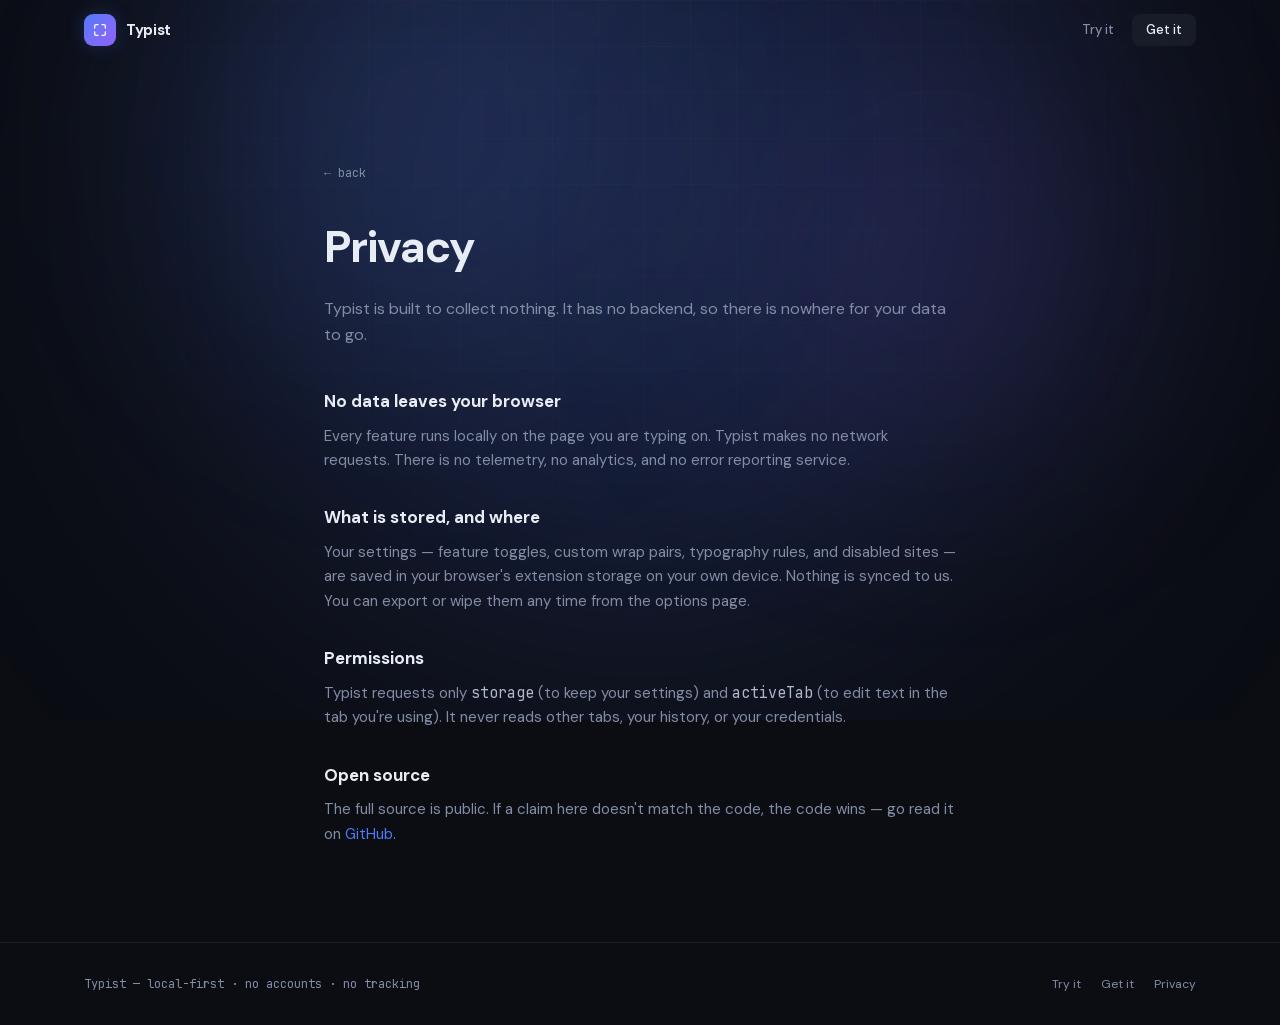
==== privacy/index.html @ 348fd944 "Deploy Typist landing page" ====
<!DOCTYPE html><html lang="en" class="scroll-smooth motion-reduce:scroll-auto"> <head><meta charset="utf-8"><meta name="viewport" content="width=device-width, initial-scale=1"><title>Privacy — Typist</title><meta name="description" content="Typist collects nothing. No analytics, no network calls, no accounts."><meta name="theme-color" content="#0b0d13"><meta name="color-scheme" content="dark"><link rel="canonical" href="https://typist.dananz.com/privacy/"><link rel="icon" type="image/svg+xml" href="/favicon.svg"><link rel="preload" as="font" type="font/woff2" href="/fonts/dm-sans.woff2" crossorigin><link rel="preload" as="font" type="font/woff2" href="/fonts/jetbrains-mono.woff2" crossorigin><meta property="og:type" content="website"><meta property="og:site_name" content="Typist"><meta property="og:url" content="https://typist.dananz.com/privacy/"><meta property="og:title" content="Privacy — Typist"><meta property="og:description" content="Typist collects nothing. No analytics, no network calls, no accounts."><meta property="og:image" content="https://typist.dananz.com/og.png"><meta property="og:image:type" content="image/png"><meta property="og:image:width" content="1200"><meta property="og:image:height" content="630"><meta property="og:image:alt" content="Typist — VS Code editing for every text box"><meta name="twitter:card" content="summary_large_image"><meta name="twitter:title" content="Privacy — Typist"><meta name="twitter:description" content="Typist collects nothing. No analytics, no network calls, no accounts."><meta name="twitter:image" content="https://typist.dananz.com/og.png"><script type="application/ld+json">{"@context":"https://schema.org","@type":"SoftwareApplication","name":"Typist","applicationCategory":"BrowserApplication","operatingSystem":"Chrome, Firefox","description":"Typist collects nothing. No analytics, no network calls, no accounts.","offers":{"@type":"Offer","price":"0","priceCurrency":"USD"}}</script><link rel="stylesheet" href="/_astro/Base.D3mKoc-8.css"></head> <body class="relative overflow-x-hidden"> <!-- Ambient glow blooms --> <div class="pointer-events-none fixed inset-x-0 top-0 z-0 h-[720px] overflow-hidden"> <div class="absolute left-1/2 -top-64 h-[880px] w-[880px] -translate-x-1/2 rounded-full bg-accent/20 blur-[140px]"></div> <div class="absolute left-[16%] -top-24 h-[440px] w-[440px] rounded-full bg-accent-soft/12 blur-[120px]"></div> <div class="absolute right-[12%] top-16 h-[380px] w-[380px] rounded-full bg-[#9061f9]/10 blur-[120px]"></div> </div> <!-- Faint grid, radially masked --> <div class="pointer-events-none fixed inset-0 z-0 [background-image:linear-gradient(rgba(79,122,250,0.05)_1px,transparent_1px),linear-gradient(90deg,rgba(79,122,250,0.05)_1px,transparent_1px)] [background-size:46px_46px] [mask-image:radial-gradient(circle_at_50%_0%,#000_0%,transparent_72%)]"></div> <!-- Nav --> <nav data-nav class="fixed inset-x-0 top-0 z-50 transition-[background-color,backdrop-filter,border-color] duration-500 ease-[cubic-bezier(0.22,0.61,0.36,1)] border-b border-transparent"> <div class="mx-auto flex max-w-6xl items-center justify-between px-5 py-3.5"> <a href="#top" class="group flex items-center gap-2.5" aria-label="Typist home"> <span class="grid h-8 w-8 place-items-center rounded-[9px] bg-gradient-to-br from-accent to-[#9061f9] shadow-[0_0_18px_var(--color-accent-glow)]"> <svg viewBox="0 0 24 24" class="h-4 w-4" fill="none" stroke="#fff" stroke-width="2" stroke-linecap="round" stroke-linejoin="round"> <path d="M9 4H6a2 2 0 0 0-2 2v3M9 20H6a2 2 0 0 1-2-2v-3M15 4h3a2 2 0 0 1 2 2v3M15 20h3a2 2 0 0 0 2-2v-3"></path> </svg> </span> <span class="text-[15px] font-bold tracking-tight text-text-bright">Typist</span> </a> <div class="flex items-center gap-1.5 text-[13px] font-medium text-text-dim"> <a href="#try" class="rounded-lg px-3 py-1.5 transition-colors hover:text-text-bright">Try it</a> <a href="#get" class="rounded-lg bg-surface-2 px-3.5 py-1.5 text-text-bright transition-colors hover:bg-surface-3">Get it</a> </div> </div> </nav> <main class="relative z-10">  <section class="relative mx-auto max-w-2xl px-5 pb-24 pt-32 sm:pt-40"> <a href="/" class="mb-8 inline-flex items-center gap-1.5 font-mono text-[12px] text-text-dim transition-colors hover:text-text-bright">← back</a> <h1 class="text-[clamp(30px,5vw,44px)] font-bold tracking-tight text-text-bright">Privacy</h1> <p class="mt-4 text-[16px] leading-relaxed text-text-dim">
Typist is built to collect nothing. It has no backend, so there is nowhere
      for your data to go.
</p> <div class="mt-10 space-y-8 text-[15px] leading-relaxed text-text"> <div> <h2 class="mb-2 text-[17px] font-bold text-text-bright">No data leaves your browser</h2> <p class="text-text-dim">
Every feature runs locally on the page you are typing on. Typist makes
          no network requests. There is no telemetry, no analytics, and no error
          reporting service.
</p> </div> <div> <h2 class="mb-2 text-[17px] font-bold text-text-bright">What is stored, and where</h2> <p class="text-text-dim">
Your settings — feature toggles, custom wrap pairs, typography rules,
          and disabled sites — are saved in your browser's extension storage on
          your own device. Nothing is synced to us. You can export or wipe them
          any time from the options page.
</p> </div> <div> <h2 class="mb-2 text-[17px] font-bold text-text-bright">Permissions</h2> <p class="text-text-dim">
Typist requests only <span class="font-mono text-text">storage</span>
(to keep your settings) and <span class="font-mono text-text">activeTab</span>
(to edit text in the tab you're using). It never reads other tabs,
          your history, or your credentials.
</p> </div> <div> <h2 class="mb-2 text-[17px] font-bold text-text-bright">Open source</h2> <p class="text-text-dim">
The full source is public. If a claim here doesn't match the code, the
          code wins — go read it on
<a href="https://github.com/DananzMolt/typist" class="text-accent underline-offset-2 hover:underline" target="_blank" rel="noopener">GitHub</a>.
</p> </div> </div> </section>  </main> <footer class="relative z-10 border-t border-line"> <div class="mx-auto flex max-w-6xl flex-col items-center justify-between gap-3 px-5 py-8 text-[12px] text-text-dim sm:flex-row"> <span class="font-mono">Typist — local-first · no accounts · no tracking</span> <div class="flex items-center gap-5"> <a href="#try" class="transition-colors hover:text-text-bright">Try it</a> <a href="#get" class="transition-colors hover:text-text-bright">Get it</a> <a href="/privacy" class="transition-colors hover:text-text-bright">Privacy</a> </div> </div> </footer> <!-- Nav blur on scroll --> <script>
      ;(function () {
        var nav = document.querySelector("[data-nav]")
        if (!nav) return
        var update = function () {
          var s = window.scrollY > 6
          nav.classList.toggle("bg-bg/70", s)
          nav.classList.toggle("backdrop-blur-xl", s)
          nav.classList.toggle("border-line", s)
          nav.classList.toggle("border-transparent", !s)
        }
        update()
        window.addEventListener("scroll", update, { passive: true })
      })()
    </script> <!-- Reveal on scroll --> <script>
      ;(function () {
        var els = Array.prototype.slice.call(document.querySelectorAll("[data-reveal]"))
        if (!els.length) return
        if (!("IntersectionObserver" in window) || matchMedia("(prefers-reduced-motion: reduce)").matches) {
          els.forEach(function (el) { el.classList.add("is-visible") })
          return
        }
        var io = new IntersectionObserver(
          function (entries) {
            entries.forEach(function (e) {
              if (!e.isIntersecting) return
              e.target.classList.add("is-visible")
              io.unobserve(e.target)
            })
          },
          { threshold: 0.14, rootMargin: "0px 0px -8% 0px" },
        )
        requestAnimationFrame(function () {
          requestAnimationFrame(function () {
            els.forEach(function (el) { io.observe(el) })
          })
        })
      })()
    </script> </body> </html>
---- _astro/Base.D3mKoc-8.css ----
@layer properties{@supports (((-webkit-hyphens:none)) and (not (margin-trim:inline))) or ((-moz-orient:inline) and (not (color:rgb(from red r g b)))){*,:before,:after,::backdrop{--tw-translate-x:0;--tw-translate-y:0;--tw-translate-z:0;--tw-rotate-x:initial;--tw-rotate-y:initial;--tw-rotate-z:initial;--tw-skew-x:initial;--tw-skew-y:initial;--tw-space-y-reverse:0;--tw-border-style:solid;--tw-gradient-position:initial;--tw-gradient-from:#0000;--tw-gradient-via:#0000;--tw-gradient-to:#0000;--tw-gradient-stops:initial;--tw-gradient-via-stops:initial;--tw-gradient-from-position:0%;--tw-gradient-via-position:50%;--tw-gradient-to-position:100%;--tw-leading:initial;--tw-font-weight:initial;--tw-tracking:initial;--tw-ordinal:initial;--tw-slashed-zero:initial;--tw-numeric-figure:initial;--tw-numeric-spacing:initial;--tw-numeric-fraction:initial;--tw-shadow:0 0 #0000;--tw-shadow-color:initial;--tw-shadow-alpha:100%;--tw-inset-shadow:0 0 #0000;--tw-inset-shadow-color:initial;--tw-inset-shadow-alpha:100%;--tw-ring-color:initial;--tw-ring-shadow:0 0 #0000;--tw-inset-ring-color:initial;--tw-inset-ring-shadow:0 0 #0000;--tw-ring-inset:initial;--tw-ring-offset-width:0px;--tw-ring-offset-color:#fff;--tw-ring-offset-shadow:0 0 #0000;--tw-blur:initial;--tw-brightness:initial;--tw-contrast:initial;--tw-grayscale:initial;--tw-hue-rotate:initial;--tw-invert:initial;--tw-opacity:initial;--tw-saturate:initial;--tw-sepia:initial;--tw-drop-shadow:initial;--tw-drop-shadow-color:initial;--tw-drop-shadow-alpha:100%;--tw-drop-shadow-size:initial;--tw-backdrop-blur:initial;--tw-backdrop-brightness:initial;--tw-backdrop-contrast:initial;--tw-backdrop-grayscale:initial;--tw-backdrop-hue-rotate:initial;--tw-backdrop-invert:initial;--tw-backdrop-opacity:initial;--tw-backdrop-saturate:initial;--tw-backdrop-sepia:initial;--tw-duration:initial;--tw-ease:initial}}}@layer theme{:root,:host{--font-sans:"DM Sans", -apple-system, system-ui, sans-serif;--font-mono:"JetBrains Mono", ui-monospace, "SF Mono", Menlo, monospace;--color-black:#000;--color-white:#fff;--spacing:.25rem;--container-sm:24rem;--container-md:28rem;--container-lg:32rem;--container-xl:36rem;--container-2xl:42rem;--container-3xl:48rem;--container-4xl:56rem;--container-5xl:64rem;--container-6xl:72rem;--font-weight-medium:500;--font-weight-semibold:600;--font-weight-bold:700;--tracking-tight:-.025em;--leading-relaxed:1.625;--radius-md:.375rem;--radius-lg:.5rem;--radius-xl:.75rem;--radius-2xl:1rem;--radius-3xl:1.5rem;--ease-in-out:cubic-bezier(.4, 0, .2, 1);--blur-xl:24px;--default-transition-duration:.15s;--default-transition-timing-function:cubic-bezier(.4, 0, .2, 1);--default-font-family:var(--font-sans);--default-mono-font-family:var(--font-mono);--color-bg:#0b0d13;--color-bg-2:#0e111a;--color-surface:#12151e;--color-surface-2:#181c28;--color-surface-3:#1e2333;--color-line:#ffffff14;--color-line-strong:#ffffff26;--color-accent:#4f7afa;--color-accent-soft:#6189fb;--color-accent-glow:#4f7afa38;--color-green:#34d399;--color-green-soft:#34d39929;--color-text:#b0b8cc;--color-text-bright:#e8ecf4;--color-text-dim:#828da5}}@layer base{*,:after,:before,::backdrop{box-sizing:border-box;border:0 solid;margin:0;padding:0}::file-selector-button{box-sizing:border-box;border:0 solid;margin:0;padding:0}html,:host{-webkit-text-size-adjust:100%;tab-size:4;line-height:1.5;font-family:var(--default-font-family,ui-sans-serif, system-ui, sans-serif, "Apple Color Emoji", "Segoe UI Emoji", "Segoe UI Symbol", "Noto Color Emoji");font-feature-settings:var(--default-font-feature-settings,normal);font-variation-settings:var(--default-font-variation-settings,normal);-webkit-tap-highlight-color:transparent}hr{height:0;color:inherit;border-top-width:1px}abbr:where([title]){-webkit-text-decoration:underline dotted;text-decoration:underline dotted}h1,h2,h3,h4,h5,h6{font-size:inherit;font-weight:inherit}a{color:inherit;-webkit-text-decoration:inherit;text-decoration:inherit}b,strong{font-weight:bolder}code,kbd,samp,pre{font-family:var(--default-mono-font-family,ui-monospace, SFMono-Regular, Menlo, Monaco, Consolas, "Liberation Mono", "Courier New", monospace);font-feature-settings:var(--default-mono-font-feature-settings,normal);font-variation-settings:var(--default-mono-font-variation-settings,normal);font-size:1em}small{font-size:80%}sub,sup{vertical-align:baseline;font-size:75%;line-height:0;position:relative}sub{bottom:-.25em}sup{top:-.5em}table{text-indent:0;border-color:inherit;border-collapse:collapse}:-moz-focusring{outline:auto}progress{vertical-align:baseline}summary{display:list-item}ol,ul,menu{list-style:none}img,svg,video,canvas,audio,iframe,embed,object{vertical-align:middle;display:block}img,video{max-width:100%;height:auto}button,input,select,optgroup,textarea{font:inherit;font-feature-settings:inherit;font-variation-settings:inherit;letter-spacing:inherit;color:inherit;opacity:1;background-color:#0000;border-radius:0}::file-selector-button{font:inherit;font-feature-settings:inherit;font-variation-settings:inherit;letter-spacing:inherit;color:inherit;opacity:1;background-color:#0000;border-radius:0}:where(select:is([multiple],[size])) optgroup{font-weight:bolder}:where(select:is([multiple],[size])) optgroup option{padding-inline-start:20px}::file-selector-button{margin-inline-end:4px}::placeholder{opacity:1}@supports (not ((-webkit-appearance:-apple-pay-button))) or (contain-intrinsic-size:1px){::placeholder{color:currentColor}@supports (color:color-mix(in lab,red,red)){::placeholder{color:color-mix(in oklab,currentcolor 50%,transparent)}}}textarea{resize:vertical}::-webkit-search-decoration{-webkit-appearance:none}::-webkit-date-and-time-value{min-height:1lh;text-align:inherit}::-webkit-datetime-edit{display:inline-flex}::-webkit-datetime-edit-fields-wrapper{padding:0}::-webkit-datetime-edit{padding-block:0}::-webkit-datetime-edit-year-field{padding-block:0}::-webkit-datetime-edit-month-field{padding-block:0}::-webkit-datetime-edit-day-field{padding-block:0}::-webkit-datetime-edit-hour-field{padding-block:0}::-webkit-datetime-edit-minute-field{padding-block:0}::-webkit-datetime-edit-second-field{padding-block:0}::-webkit-datetime-edit-millisecond-field{padding-block:0}::-webkit-datetime-edit-meridiem-field{padding-block:0}::-webkit-calendar-picker-indicator{line-height:1}:-moz-ui-invalid{box-shadow:none}button,input:where([type=button],[type=reset],[type=submit]){appearance:button}::file-selector-button{appearance:button}::-webkit-inner-spin-button{height:auto}::-webkit-outer-spin-button{height:auto}[hidden]:where(:not([hidden=until-found])){display:none!important}}@layer components;@layer utilities{.pointer-events-auto{pointer-events:auto}.pointer-events-none{pointer-events:none}.sr-only{clip-path:inset(50%);white-space:nowrap;border-width:0;width:1px;height:1px;margin:-1px;padding:0;position:absolute;overflow:hidden}.absolute{position:absolute}.fixed{position:fixed}.relative{position:relative}.inset-0{inset:0}.inset-x-0{inset-inline:0}.inset-y-0{inset-block:0}.end-0{inset-inline-end:calc(var(--spacing) * 0)}.end-4{inset-inline-end:calc(var(--spacing) * 4)}.-top-24{top:calc(var(--spacing) * -24)}.-top-64{top:calc(var(--spacing) * -64)}.top-0{top:0}.top-16{top:calc(var(--spacing) * 16)}.right-\[12\%\]{right:12%}.bottom-3{bottom:calc(var(--spacing) * 3)}.left-1\/2{left:50%}.left-\[16\%\]{left:16%}.z-0{z-index:0}.z-10{z-index:10}.z-20{z-index:20}.z-50{z-index:50}.mx-auto{margin-inline:auto}.ms-3{margin-inline-start:calc(var(--spacing) * 3)}.ms-auto{margin-inline-start:auto}.mt-0\.5{margin-top:calc(var(--spacing) * .5)}.mt-3{margin-top:calc(var(--spacing) * 3)}.mt-4{margin-top:calc(var(--spacing) * 4)}.mt-5{margin-top:calc(var(--spacing) * 5)}.mt-6{margin-top:calc(var(--spacing) * 6)}.mt-7{margin-top:calc(var(--spacing) * 7)}.mt-8{margin-top:calc(var(--spacing) * 8)}.mt-9{margin-top:calc(var(--spacing) * 9)}.mt-10{margin-top:calc(var(--spacing) * 10)}.mb-1\.5{margin-bottom:calc(var(--spacing) * 1.5)}.mb-2{margin-bottom:calc(var(--spacing) * 2)}.mb-3{margin-bottom:calc(var(--spacing) * 3)}.mb-5{margin-bottom:calc(var(--spacing) * 5)}.mb-6{margin-bottom:calc(var(--spacing) * 6)}.mb-7{margin-bottom:calc(var(--spacing) * 7)}.mb-8{margin-bottom:calc(var(--spacing) * 8)}.mb-11{margin-bottom:calc(var(--spacing) * 11)}.block{display:block}.flex{display:flex}.grid{display:grid}.hidden{display:none}.inline-flex{display:inline-flex}.h-3{height:calc(var(--spacing) * 3)}.h-3\.5{height:calc(var(--spacing) * 3.5)}.h-4{height:calc(var(--spacing) * 4)}.h-6{height:calc(var(--spacing) * 6)}.h-7{height:calc(var(--spacing) * 7)}.h-8{height:calc(var(--spacing) * 8)}.h-14{height:calc(var(--spacing) * 14)}.h-28{height:calc(var(--spacing) * 28)}.h-64{height:calc(var(--spacing) * 64)}.h-\[172px\]{height:172px}.h-\[380px\]{height:380px}.h-\[440px\]{height:440px}.h-\[720px\]{height:720px}.h-\[880px\]{height:880px}.h-full{height:100%}.w-3{width:calc(var(--spacing) * 3)}.w-3\.5{width:calc(var(--spacing) * 3.5)}.w-4{width:calc(var(--spacing) * 4)}.w-6{width:calc(var(--spacing) * 6)}.w-7{width:calc(var(--spacing) * 7)}.w-8{width:calc(var(--spacing) * 8)}.w-14{width:calc(var(--spacing) * 14)}.w-64{width:calc(var(--spacing) * 64)}.w-\[310px\]{width:310px}.w-\[380px\]{width:380px}.w-\[440px\]{width:440px}.w-\[880px\]{width:880px}.max-w-2xl{max-width:var(--container-2xl)}.max-w-3xl{max-width:var(--container-3xl)}.max-w-4xl{max-width:var(--container-4xl)}.max-w-5xl{max-width:var(--container-5xl)}.max-w-6xl{max-width:var(--container-6xl)}.max-w-\[86\%\]{max-width:86%}.max-w-lg{max-width:var(--container-lg)}.max-w-md{max-width:var(--container-md)}.max-w-sm{max-width:var(--container-sm)}.max-w-xl{max-width:var(--container-xl)}.flex-1{flex:1}.flex-none{flex:none}.-translate-x-1\/2{--tw-translate-x: -50% ;translate:var(--tw-translate-x) var(--tw-translate-y)}.translate-x-full{--tw-translate-x:100%;translate:var(--tw-translate-x) var(--tw-translate-y)}.transform{transform:var(--tw-rotate-x,) var(--tw-rotate-y,) var(--tw-rotate-z,) var(--tw-skew-x,) var(--tw-skew-y,)}.animate-\[fadeUp_0\.7s_ease_0\.05s_both\]{animation:.7s 50ms both fadeUp}.animate-\[fadeUp_0\.7s_ease_0\.16s_both\]{animation:.7s .16s both fadeUp}.animate-\[fadeUp_0\.7s_ease_0\.26s_both\]{animation:.7s .26s both fadeUp}.animate-\[fadeUp_0\.7s_ease_0\.36s_both\]{animation:.7s .36s both fadeUp}.resize-none{resize:none}.flex-col{flex-direction:column}.flex-wrap{flex-wrap:wrap}.place-items-center{place-items:center}.items-center{align-items:center}.items-start{align-items:flex-start}.justify-between{justify-content:space-between}.justify-center{justify-content:center}.gap-1\.5{gap:calc(var(--spacing) * 1.5)}.gap-2{gap:calc(var(--spacing) * 2)}.gap-2\.5{gap:calc(var(--spacing) * 2.5)}.gap-3{gap:calc(var(--spacing) * 3)}.gap-4{gap:calc(var(--spacing) * 4)}.gap-5{gap:calc(var(--spacing) * 5)}:where(.space-y-8>:not(:last-child)){--tw-space-y-reverse:0;margin-block-start:calc(calc(var(--spacing) * 8) * var(--tw-space-y-reverse));margin-block-end:calc(calc(var(--spacing) * 8) * calc(1 - var(--tw-space-y-reverse)))}.gap-x-8{column-gap:calc(var(--spacing) * 8)}.gap-y-2{row-gap:calc(var(--spacing) * 2)}.overflow-auto{overflow:auto}.overflow-hidden{overflow:hidden}.overflow-x-hidden{overflow-x:hidden}.scroll-smooth{scroll-behavior:smooth}.rounded{border-radius:.25rem}.rounded-2xl{border-radius:var(--radius-2xl)}.rounded-3xl{border-radius:var(--radius-3xl)}.rounded-\[5px\]{border-radius:5px}.rounded-\[9px\]{border-radius:9px}.rounded-full{border-radius:3.40282e38px}.rounded-lg{border-radius:var(--radius-lg)}.rounded-md{border-radius:var(--radius-md)}.rounded-xl{border-radius:var(--radius-xl)}.border{border-style:var(--tw-border-style);border-width:1px}.border-0{border-style:var(--tw-border-style);border-width:0}.border-s{border-inline-start-style:var(--tw-border-style);border-inline-start-width:1px}.border-e{border-inline-end-style:var(--tw-border-style);border-inline-end-width:1px}.border-t{border-top-style:var(--tw-border-style);border-top-width:1px}.border-b{border-bottom-style:var(--tw-border-style);border-bottom-width:1px}.border-accent\/40{border-color:#4f7afa66}@supports (color:color-mix(in lab,red,red)){.border-accent\/40{border-color:color-mix(in oklab,var(--color-accent) 40%,transparent)}}.border-line{border-color:var(--color-line)}.border-line-strong{border-color:var(--color-line-strong)}.border-transparent{border-color:#0000}.bg-\[\#28c840\]{background-color:#28c840}.bg-\[\#9061f9\]\/10{background-color:#9061f91a}.bg-\[\#febc2e\]{background-color:#febc2e}.bg-\[\#ff5f57\]{background-color:#ff5f57}.bg-accent{background-color:var(--color-accent)}.bg-accent-soft\/12{background-color:#6189fb1f}@supports (color:color-mix(in lab,red,red)){.bg-accent-soft\/12{background-color:color-mix(in oklab,var(--color-accent-soft) 12%,transparent)}}.bg-accent\/20{background-color:#4f7afa33}@supports (color:color-mix(in lab,red,red)){.bg-accent\/20{background-color:color-mix(in oklab,var(--color-accent) 20%,transparent)}}.bg-accent\/25{background-color:#4f7afa40}@supports (color:color-mix(in lab,red,red)){.bg-accent\/25{background-color:color-mix(in oklab,var(--color-accent) 25%,transparent)}}.bg-bg-2{background-color:var(--color-bg-2)}.bg-bg\/70{background-color:#0b0d13b3}@supports (color:color-mix(in lab,red,red)){.bg-bg\/70{background-color:color-mix(in oklab,var(--color-bg) 70%,transparent)}}.bg-black\/40{background-color:#0006}@supports (color:color-mix(in lab,red,red)){.bg-black\/40{background-color:color-mix(in oklab,var(--color-black) 40%,transparent)}}.bg-surface{background-color:var(--color-surface)}.bg-surface-2{background-color:var(--color-surface-2)}.bg-surface-2\/40{background-color:#181c2866}@supports (color:color-mix(in lab,red,red)){.bg-surface-2\/40{background-color:color-mix(in oklab,var(--color-surface-2) 40%,transparent)}}.bg-surface\/60{background-color:#12151e99}@supports (color:color-mix(in lab,red,red)){.bg-surface\/60{background-color:color-mix(in oklab,var(--color-surface) 60%,transparent)}}.bg-transparent{background-color:#0000}.bg-gradient-to-b{--tw-gradient-position:to bottom in oklab;background-image:linear-gradient(var(--tw-gradient-stops))}.bg-gradient-to-br{--tw-gradient-position:to bottom right in oklab;background-image:linear-gradient(var(--tw-gradient-stops))}.bg-gradient-to-r{--tw-gradient-position:to right in oklab;background-image:linear-gradient(var(--tw-gradient-stops))}.\[background-image\:linear-gradient\(rgba\(79\,122\,250\,0\.05\)_1px\,transparent_1px\)\,linear-gradient\(90deg\,rgba\(79\,122\,250\,0\.05\)_1px\,transparent_1px\)\]{background-image:linear-gradient(#4f7afa0d 1px,#0000 1px),linear-gradient(90deg,#4f7afa0d 1px,#0000 1px)}.from-accent{--tw-gradient-from:var(--color-accent);--tw-gradient-stops:var(--tw-gradient-via-stops,var(--tw-gradient-position), var(--tw-gradient-from) var(--tw-gradient-from-position), var(--tw-gradient-to) var(--tw-gradient-to-position))}.from-accent\/12{--tw-gradient-from:#4f7afa1f}@supports (color:color-mix(in lab,red,red)){.from-accent\/12{--tw-gradient-from:color-mix(in oklab, var(--color-accent) 12%, transparent)}}.from-accent\/12{--tw-gradient-stops:var(--tw-gradient-via-stops,var(--tw-gradient-position), var(--tw-gradient-from) var(--tw-gradient-from-position), var(--tw-gradient-to) var(--tw-gradient-to-position))}.from-surface{--tw-gradient-from:var(--color-surface);--tw-gradient-stops:var(--tw-gradient-via-stops,var(--tw-gradient-position), var(--tw-gradient-from) var(--tw-gradient-from-position), var(--tw-gradient-to) var(--tw-gradient-to-position))}.to-\[\#9a6bff\]{--tw-gradient-to:#9a6bff;--tw-gradient-stops:var(--tw-gradient-via-stops,var(--tw-gradient-position), var(--tw-gradient-from) var(--tw-gradient-from-position), var(--tw-gradient-to) var(--tw-gradient-to-position))}.to-\[\#9061f9\]{--tw-gradient-to:#9061f9;--tw-gradient-stops:var(--tw-gradient-via-stops,var(--tw-gradient-position), var(--tw-gradient-from) var(--tw-gradient-from-position), var(--tw-gradient-to) var(--tw-gradient-to-position))}.to-\[\#9061f9\]\/12{--tw-gradient-to:oklab(61.9695% .0855395 -.198571/.12);--tw-gradient-stops:var(--tw-gradient-via-stops,var(--tw-gradient-position), var(--tw-gradient-from) var(--tw-gradient-from-position), var(--tw-gradient-to) var(--tw-gradient-to-position))}.to-bg-2{--tw-gradient-to:var(--color-bg-2);--tw-gradient-stops:var(--tw-gradient-via-stops,var(--tw-gradient-position), var(--tw-gradient-from) var(--tw-gradient-from-position), var(--tw-gradient-to) var(--tw-gradient-to-position))}.\[mask-image\:radial-gradient\(circle_at_50\%_0\%\,\#000_0\%\,transparent_72\%\)\]{-webkit-mask-image:radial-gradient(circle at 50% 0,#000 0%,#0000 72%);mask-image:radial-gradient(circle at 50% 0,#000,#0000 72%)}.\[background-size\:46px_46px\]{background-size:46px 46px}.bg-clip-text{-webkit-background-clip:text;background-clip:text}.p-2{padding:calc(var(--spacing) * 2)}.p-4{padding:calc(var(--spacing) * 4)}.p-5{padding:calc(var(--spacing) * 5)}.p-6{padding:calc(var(--spacing) * 6)}.px-0\.5{padding-inline:calc(var(--spacing) * .5)}.px-1{padding-inline:var(--spacing)}.px-2\.5{padding-inline:calc(var(--spacing) * 2.5)}.px-3{padding-inline:calc(var(--spacing) * 3)}.px-3\.5{padding-inline:calc(var(--spacing) * 3.5)}.px-4{padding-inline:calc(var(--spacing) * 4)}.px-5{padding-inline:calc(var(--spacing) * 5)}.px-6{padding-inline:calc(var(--spacing) * 6)}.py-1\.5{padding-block:calc(var(--spacing) * 1.5)}.py-2{padding-block:calc(var(--spacing) * 2)}.py-2\.5{padding-block:calc(var(--spacing) * 2.5)}.py-3{padding-block:calc(var(--spacing) * 3)}.py-3\.5{padding-block:calc(var(--spacing) * 3.5)}.py-4{padding-block:calc(var(--spacing) * 4)}.py-8{padding-block:calc(var(--spacing) * 8)}.py-14{padding-block:calc(var(--spacing) * 14)}.py-16{padding-block:calc(var(--spacing) * 16)}.ps-4{padding-inline-start:calc(var(--spacing) * 4)}.pe-3{padding-inline-end:calc(var(--spacing) * 3)}.pt-4{padding-top:calc(var(--spacing) * 4)}.pt-6{padding-top:calc(var(--spacing) * 6)}.pt-28{padding-top:calc(var(--spacing) * 28)}.pt-32{padding-top:calc(var(--spacing) * 32)}.pb-2{padding-bottom:calc(var(--spacing) * 2)}.pb-16{padding-bottom:calc(var(--spacing) * 16)}.pb-24{padding-bottom:calc(var(--spacing) * 24)}.text-center{text-align:center}.text-end{text-align:end}.font-mono{font-family:var(--font-mono)}.text-\[11px\]{font-size:11px}.text-\[12\.5px\]{font-size:12.5px}.text-\[12px\]{font-size:12px}.text-\[13px\]{font-size:13px}.text-\[14px\]{font-size:14px}.text-\[15px\]{font-size:15px}.text-\[16px\]{font-size:16px}.text-\[17px\]{font-size:17px}.text-\[clamp\(2\.5rem\,7vw\,4\.7rem\)\]{font-size:clamp(2.5rem,7vw,4.7rem)}.text-\[clamp\(24px\,4vw\,34px\)\]{font-size:clamp(24px,4vw,34px)}.text-\[clamp\(26px\,4vw\,40px\)\]{font-size:clamp(26px,4vw,40px)}.text-\[clamp\(26px\,4vw\,42px\)\]{font-size:clamp(26px,4vw,42px)}.text-\[clamp\(30px\,5vw\,44px\)\]{font-size:clamp(30px,5vw,44px)}.leading-\[0\.99\]{--tw-leading:.99;line-height:.99}.leading-\[1\.7\]{--tw-leading:1.7;line-height:1.7}.leading-relaxed{--tw-leading:var(--leading-relaxed);line-height:var(--leading-relaxed)}.font-bold{--tw-font-weight:var(--font-weight-bold);font-weight:var(--font-weight-bold)}.font-medium{--tw-font-weight:var(--font-weight-medium);font-weight:var(--font-weight-medium)}.font-semibold{--tw-font-weight:var(--font-weight-semibold);font-weight:var(--font-weight-semibold)}.tracking-\[-0\.035em\]{--tw-tracking:-.035em;letter-spacing:-.035em}.tracking-\[0\.14em\]{--tw-tracking:.14em;letter-spacing:.14em}.tracking-\[0\.18em\]{--tw-tracking:.18em;letter-spacing:.18em}.tracking-tight{--tw-tracking:var(--tracking-tight);letter-spacing:var(--tracking-tight)}.whitespace-nowrap{white-space:nowrap}.whitespace-pre{white-space:pre}.text-accent{color:var(--color-accent)}.text-line-strong{color:var(--color-line-strong)}.text-text{color:var(--color-text)}.text-text-bright{color:var(--color-text-bright)}.text-text-dim{color:var(--color-text-dim)}.text-transparent{color:#0000}.text-white{color:var(--color-white)}.uppercase{text-transform:uppercase}.tabular-nums{--tw-numeric-spacing:tabular-nums;font-variant-numeric:var(--tw-ordinal,) var(--tw-slashed-zero,) var(--tw-numeric-figure,) var(--tw-numeric-spacing,) var(--tw-numeric-fraction,)}.underline-offset-2{text-underline-offset:2px}.caret-accent{caret-color:var(--color-accent)}.opacity-0{opacity:0}.opacity-80{opacity:.8}.shadow-\[-20px_0_50px_rgba\(0\,0\,0\,0\.5\)\]{--tw-shadow:-20px 0 50px var(--tw-shadow-color,#00000080);box-shadow:var(--tw-inset-shadow),var(--tw-inset-ring-shadow),var(--tw-ring-offset-shadow),var(--tw-ring-shadow),var(--tw-shadow)}.shadow-\[0_0_0_1px_rgba\(79\,122\,250\,0\.4\)\,0_3px_12px_rgba\(79\,122\,250\,0\.3\)\]{--tw-shadow:0 0 0 1px var(--tw-shadow-color,#4f7afa66), 0 3px 12px var(--tw-shadow-color,#4f7afa4d);box-shadow:var(--tw-inset-shadow),var(--tw-inset-ring-shadow),var(--tw-ring-offset-shadow),var(--tw-ring-shadow),var(--tw-shadow)}.shadow-\[0_0_18px_var\(--color-accent-glow\)\]{--tw-shadow:0 0 18px var(--tw-shadow-color,var(--color-accent-glow));box-shadow:var(--tw-inset-shadow),var(--tw-inset-ring-shadow),var(--tw-ring-offset-shadow),var(--tw-ring-shadow),var(--tw-shadow)}.shadow-\[0_0_30px_var\(--color-accent-glow\)\]{--tw-shadow:0 0 30px var(--tw-shadow-color,var(--color-accent-glow));box-shadow:var(--tw-inset-shadow),var(--tw-inset-ring-shadow),var(--tw-ring-offset-shadow),var(--tw-ring-shadow),var(--tw-shadow)}.shadow-\[0_1px_0_rgba\(255\,255\,255\,0\.04\)_inset\,0_40px_90px_-30px_rgba\(0\,0\,0\,0\.8\)\,0_0_70px_-30px_var\(--color-accent-glow\)\]{--tw-shadow:0 1px 0 var(--tw-shadow-color,#ffffff0a) inset, 0 40px 90px -30px var(--tw-shadow-color,#000c), 0 0 70px -30px var(--tw-shadow-color,var(--color-accent-glow));box-shadow:var(--tw-inset-shadow),var(--tw-inset-ring-shadow),var(--tw-ring-offset-shadow),var(--tw-ring-shadow),var(--tw-shadow)}.blur{--tw-blur:blur(8px);filter:var(--tw-blur,) var(--tw-brightness,) var(--tw-contrast,) var(--tw-grayscale,) var(--tw-hue-rotate,) var(--tw-invert,) var(--tw-saturate,) var(--tw-sepia,) var(--tw-drop-shadow,)}.blur-\[90px\]{--tw-blur:blur(90px);filter:var(--tw-blur,) var(--tw-brightness,) var(--tw-contrast,) var(--tw-grayscale,) var(--tw-hue-rotate,) var(--tw-invert,) var(--tw-saturate,) var(--tw-sepia,) var(--tw-drop-shadow,)}.blur-\[120px\]{--tw-blur:blur(120px);filter:var(--tw-blur,) var(--tw-brightness,) var(--tw-contrast,) var(--tw-grayscale,) var(--tw-hue-rotate,) var(--tw-invert,) var(--tw-saturate,) var(--tw-sepia,) var(--tw-drop-shadow,)}.blur-\[140px\]{--tw-blur:blur(140px);filter:var(--tw-blur,) var(--tw-brightness,) var(--tw-contrast,) var(--tw-grayscale,) var(--tw-hue-rotate,) var(--tw-invert,) var(--tw-saturate,) var(--tw-sepia,) var(--tw-drop-shadow,)}.filter{filter:var(--tw-blur,) var(--tw-brightness,) var(--tw-contrast,) var(--tw-grayscale,) var(--tw-hue-rotate,) var(--tw-invert,) var(--tw-saturate,) var(--tw-sepia,) var(--tw-drop-shadow,)}.backdrop-blur-xl{--tw-backdrop-blur:blur(var(--blur-xl));-webkit-backdrop-filter:var(--tw-backdrop-blur,) var(--tw-backdrop-brightness,) var(--tw-backdrop-contrast,) var(--tw-backdrop-grayscale,) var(--tw-backdrop-hue-rotate,) var(--tw-backdrop-invert,) var(--tw-backdrop-opacity,) var(--tw-backdrop-saturate,) var(--tw-backdrop-sepia,);backdrop-filter:var(--tw-backdrop-blur,) var(--tw-backdrop-brightness,) var(--tw-backdrop-contrast,) var(--tw-backdrop-grayscale,) var(--tw-backdrop-hue-rotate,) var(--tw-backdrop-invert,) var(--tw-backdrop-opacity,) var(--tw-backdrop-saturate,) var(--tw-backdrop-sepia,)}.transition{transition-property:color,background-color,border-color,outline-color,text-decoration-color,fill,stroke,--tw-gradient-from,--tw-gradient-via,--tw-gradient-to,opacity,box-shadow,transform,translate,scale,rotate,filter,-webkit-backdrop-filter,backdrop-filter,display,content-visibility,overlay,pointer-events;transition-timing-function:var(--tw-ease,var(--default-transition-timing-function));transition-duration:var(--tw-duration,var(--default-transition-duration))}.transition-\[background-color\,backdrop-filter\,border-color\]{transition-property:background-color,-webkit-backdrop-filter,backdrop-filter,border-color;transition-timing-function:var(--tw-ease,var(--default-transition-timing-function));transition-duration:var(--tw-duration,var(--default-transition-duration))}.transition-all{transition-property:all;transition-timing-function:var(--tw-ease,var(--default-transition-timing-function));transition-duration:var(--tw-duration,var(--default-transition-duration))}.transition-colors{transition-property:color,background-color,border-color,outline-color,text-decoration-color,fill,stroke,--tw-gradient-from,--tw-gradient-via,--tw-gradient-to;transition-timing-function:var(--tw-ease,var(--default-transition-timing-function));transition-duration:var(--tw-duration,var(--default-transition-duration))}.transition-opacity{transition-property:opacity;transition-timing-function:var(--tw-ease,var(--default-transition-timing-function));transition-duration:var(--tw-duration,var(--default-transition-duration))}.transition-transform{transition-property:transform,translate,scale,rotate;transition-timing-function:var(--tw-ease,var(--default-transition-timing-function));transition-duration:var(--tw-duration,var(--default-transition-duration))}.duration-300{--tw-duration:.3s;transition-duration:.3s}.duration-500{--tw-duration:.5s;transition-duration:.5s}.ease-\[cubic-bezier\(0\.22\,0\.61\,0\.36\,1\)\]{--tw-ease:cubic-bezier(.22,.61,.36,1);transition-timing-function:cubic-bezier(.22,.61,.36,1)}.ease-in-out{--tw-ease:var(--ease-in-out);transition-timing-function:var(--ease-in-out)}.outline-none{--tw-outline-style:none;outline-style:none}.select-none{-webkit-user-select:none;user-select:none}@media(hover:hover){.hover\:-translate-y-1:hover{--tw-translate-y:calc(var(--spacing) * -1);translate:var(--tw-translate-x) var(--tw-translate-y)}.hover\:-translate-y-px:hover{--tw-translate-y:-1px;translate:var(--tw-translate-x) var(--tw-translate-y)}.hover\:border-accent\/40:hover{border-color:#4f7afa66}@supports (color:color-mix(in lab,red,red)){.hover\:border-accent\/40:hover{border-color:color-mix(in oklab,var(--color-accent) 40%,transparent)}}.hover\:border-line-strong:hover{border-color:var(--color-line-strong)}.hover\:bg-accent-soft:hover{background-color:var(--color-accent-soft)}.hover\:bg-surface:hover{background-color:var(--color-surface)}.hover\:bg-surface-3:hover{background-color:var(--color-surface-3)}.hover\:text-text-bright:hover{color:var(--color-text-bright)}.hover\:underline:hover{text-decoration-line:underline}}.focus-visible\:ring-2:focus-visible{--tw-ring-shadow:var(--tw-ring-inset,) 0 0 0 calc(2px + var(--tw-ring-offset-width)) var(--tw-ring-color,currentcolor);box-shadow:var(--tw-inset-shadow),var(--tw-inset-ring-shadow),var(--tw-ring-offset-shadow),var(--tw-ring-shadow),var(--tw-shadow)}.focus-visible\:ring-accent\/40:focus-visible{--tw-ring-color:#4f7afa66}@supports (color:color-mix(in lab,red,red)){.focus-visible\:ring-accent\/40:focus-visible{--tw-ring-color:color-mix(in oklab, var(--color-accent) 40%, transparent)}}.focus-visible\:ring-inset:focus-visible{--tw-ring-inset:inset}@media(prefers-reduced-motion:reduce){.motion-reduce\:scroll-auto{scroll-behavior:auto}.motion-reduce\:transition-none{transition-property:none}}@media(min-width:40rem){.sm\:inline{display:inline}.sm\:grid-cols-3{grid-template-columns:repeat(3,minmax(0,1fr))}.sm\:flex-row{flex-direction:row}.sm\:px-5{padding-inline:calc(var(--spacing) * 5)}.sm\:py-24{padding-block:calc(var(--spacing) * 24)}.sm\:pt-10{padding-top:calc(var(--spacing) * 10)}.sm\:pt-32{padding-top:calc(var(--spacing) * 32)}.sm\:pt-40{padding-top:calc(var(--spacing) * 40)}.sm\:text-\[17px\]{font-size:17px}}@media(min-width:48rem){.md\:grid-cols-3{grid-template-columns:repeat(3,minmax(0,1fr))}}}@font-face{font-family:DM Sans;font-weight:100 1000;font-display:swap;src:url(/fonts/dm-sans.woff2)format("woff2")}@font-face{font-family:JetBrains Mono;font-weight:100 800;font-display:swap;src:url(/fonts/jetbrains-mono.woff2)format("woff2")}html{color-scheme:dark;scroll-behavior:smooth}body{background:var(--color-bg);color:var(--color-text);font-family:var(--font-sans);-webkit-font-smoothing:antialiased;text-rendering:optimizelegibility}::selection{background:var(--color-accent-glow);color:var(--color-text-bright)}.font-mono,textarea,code,kbd{font-feature-settings:"liga" 0,"calt" 0}@keyframes fadeUp{0%{opacity:0;transform:translateY(20px)}to{opacity:1;transform:translateY(0)}}@keyframes logoPulse{0%,to{box-shadow:0 0 22px var(--color-accent-glow);transform:scale(1)}50%{box-shadow:0 0 34px var(--color-accent-glow);transform:scale(1.04)}}@keyframes pulseGlow{0%,to{opacity:.55;transform:scale(1)}50%{opacity:1;transform:scale(1.08)}}@keyframes keyPop{0%{opacity:0;transform:scale(.7)translateY(6px)}55%{opacity:1;transform:scale(1.1)translateY(-2px)}to{opacity:1;transform:scale(1)translateY(0)}}@keyframes keyFade{to{opacity:0;transform:scale(.9)translateY(-5px)}}@keyframes tickPop{0%{transform:scale(0)}60%{transform:scale(1.25)}to{transform:scale(1)}}@keyframes caretBlink{0%,49%{opacity:1}50%,to{opacity:0}}[data-reveal]{opacity:0;transition:opacity .64s cubic-bezier(.22,.61,.36,1),transform .64s cubic-bezier(.22,.61,.36,1);transition-delay:var(--reveal-delay,0s);transform:translateY(20px)}[data-reveal].is-visible{opacity:1;transform:translateY(0)}@media(prefers-reduced-motion:reduce){html{scroll-behavior:auto}[data-reveal]{opacity:1;transition:none;transform:none}*,:before,:after{animation-duration:.001ms!important;animation-iteration-count:1!important}}@property --tw-translate-x{syntax:"*";inherits:false;initial-value:0}@property --tw-translate-y{syntax:"*";inherits:false;initial-value:0}@property --tw-translate-z{syntax:"*";inherits:false;initial-value:0}@property --tw-rotate-x{syntax:"*";inherits:false}@property --tw-rotate-y{syntax:"*";inherits:false}@property --tw-rotate-z{syntax:"*";inherits:false}@property --tw-skew-x{syntax:"*";inherits:false}@property --tw-skew-y{syntax:"*";inherits:false}@property --tw-space-y-reverse{syntax:"*";inherits:false;initial-value:0}@property --tw-border-style{syntax:"*";inherits:false;initial-value:solid}@property --tw-gradient-position{syntax:"*";inherits:false}@property --tw-gradient-from{syntax:"<color>";inherits:false;initial-value:#0000}@property --tw-gradient-via{syntax:"<color>";inherits:false;initial-value:#0000}@property --tw-gradient-to{syntax:"<color>";inherits:false;initial-value:#0000}@property --tw-gradient-stops{syntax:"*";inherits:false}@property --tw-gradient-via-stops{syntax:"*";inherits:false}@property --tw-gradient-from-position{syntax:"<length-percentage>";inherits:false;initial-value:0%}@property --tw-gradient-via-position{syntax:"<length-percentage>";inherits:false;initial-value:50%}@property --tw-gradient-to-position{syntax:"<length-percentage>";inherits:false;initial-value:100%}@property --tw-leading{syntax:"*";inherits:false}@property --tw-font-weight{syntax:"*";inherits:false}@property --tw-tracking{syntax:"*";inherits:false}@property --tw-ordinal{syntax:"*";inherits:false}@property --tw-slashed-zero{syntax:"*";inherits:false}@property --tw-numeric-figure{syntax:"*";inherits:false}@property --tw-numeric-spacing{syntax:"*";inherits:false}@property --tw-numeric-fraction{syntax:"*";inherits:false}@property --tw-shadow{syntax:"*";inherits:false;initial-value:0 0 #0000}@property --tw-shadow-color{syntax:"*";inherits:false}@property --tw-shadow-alpha{syntax:"<percentage>";inherits:false;initial-value:100%}@property --tw-inset-shadow{syntax:"*";inherits:false;initial-value:0 0 #0000}@property --tw-inset-shadow-color{syntax:"*";inherits:false}@property --tw-inset-shadow-alpha{syntax:"<percentage>";inherits:false;initial-value:100%}@property --tw-ring-color{syntax:"*";inherits:false}@property --tw-ring-shadow{syntax:"*";inherits:false;initial-value:0 0 #0000}@property --tw-inset-ring-color{syntax:"*";inherits:false}@property --tw-inset-ring-shadow{syntax:"*";inherits:false;initial-value:0 0 #0000}@property --tw-ring-inset{syntax:"*";inherits:false}@property --tw-ring-offset-width{syntax:"<length>";inherits:false;initial-value:0}@property --tw-ring-offset-color{syntax:"*";inherits:false;initial-value:#fff}@property --tw-ring-offset-shadow{syntax:"*";inherits:false;initial-value:0 0 #0000}@property --tw-blur{syntax:"*";inherits:false}@property --tw-brightness{syntax:"*";inherits:false}@property --tw-contrast{syntax:"*";inherits:false}@property --tw-grayscale{syntax:"*";inherits:false}@property --tw-hue-rotate{syntax:"*";inherits:false}@property --tw-invert{syntax:"*";inherits:false}@property --tw-opacity{syntax:"*";inherits:false}@property --tw-saturate{syntax:"*";inherits:false}@property --tw-sepia{syntax:"*";inherits:false}@property --tw-drop-shadow{syntax:"*";inherits:false}@property --tw-drop-shadow-color{syntax:"*";inherits:false}@property --tw-drop-shadow-alpha{syntax:"<percentage>";inherits:false;initial-value:100%}@property --tw-drop-shadow-size{syntax:"*";inherits:false}@property --tw-backdrop-blur{syntax:"*";inherits:false}@property --tw-backdrop-brightness{syntax:"*";inherits:false}@property --tw-backdrop-contrast{syntax:"*";inherits:false}@property --tw-backdrop-grayscale{syntax:"*";inherits:false}@property --tw-backdrop-hue-rotate{syntax:"*";inherits:false}@property --tw-backdrop-invert{syntax:"*";inherits:false}@property --tw-backdrop-opacity{syntax:"*";inherits:false}@property --tw-backdrop-saturate{syntax:"*";inherits:false}@property --tw-backdrop-sepia{syntax:"*";inherits:false}@property --tw-duration{syntax:"*";inherits:false}@property --tw-ease{syntax:"*";inherits:false}
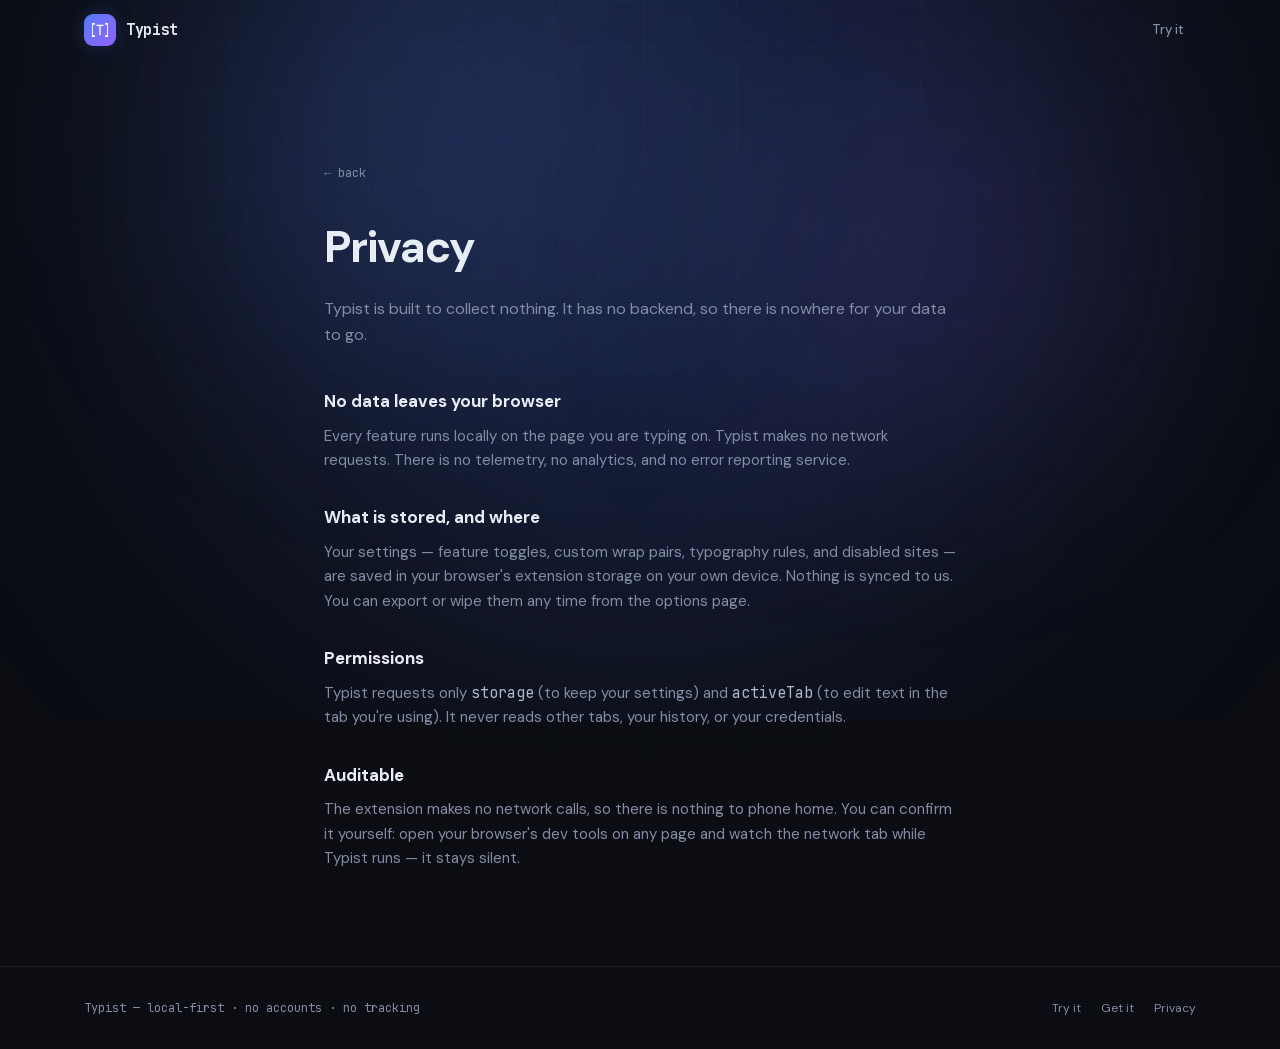
==== commit 1e9a061a: "site: new [T] icon + mono wordmark; drop open-source claims - favicon/nav: bracket-wrapped JetBrains" ====
--- a/privacy/index.html
+++ b/privacy/index.html
@@ -1,4 +1,4 @@
-<!DOCTYPE html><html lang="en" class="scroll-smooth motion-reduce:scroll-auto"> <head><meta charset="utf-8"><meta name="viewport" content="width=device-width, initial-scale=1"><title>Privacy — Typist</title><meta name="description" content="Typist collects nothing. No analytics, no network calls, no accounts."><meta name="theme-color" content="#0b0d13"><meta name="color-scheme" content="dark"><link rel="canonical" href="https://typist.dananz.com/privacy/"><link rel="icon" type="image/svg+xml" href="/favicon.svg"><link rel="preload" as="font" type="font/woff2" href="/fonts/dm-sans.woff2" crossorigin><link rel="preload" as="font" type="font/woff2" href="/fonts/jetbrains-mono.woff2" crossorigin><meta property="og:type" content="website"><meta property="og:site_name" content="Typist"><meta property="og:url" content="https://typist.dananz.com/privacy/"><meta property="og:title" content="Privacy — Typist"><meta property="og:description" content="Typist collects nothing. No analytics, no network calls, no accounts."><meta property="og:image" content="https://typist.dananz.com/og.png"><meta property="og:image:type" content="image/png"><meta property="og:image:width" content="1200"><meta property="og:image:height" content="630"><meta property="og:image:alt" content="Typist — VS Code editing for every text box"><meta name="twitter:card" content="summary_large_image"><meta name="twitter:title" content="Privacy — Typist"><meta name="twitter:description" content="Typist collects nothing. No analytics, no network calls, no accounts."><meta name="twitter:image" content="https://typist.dananz.com/og.png"><script type="application/ld+json">{"@context":"https://schema.org","@type":"SoftwareApplication","name":"Typist","applicationCategory":"BrowserApplication","operatingSystem":"Chrome, Firefox","description":"Typist collects nothing. No analytics, no network calls, no accounts.","offers":{"@type":"Offer","price":"0","priceCurrency":"USD"}}</script><link rel="stylesheet" href="/_astro/Base.D3mKoc-8.css"></head> <body class="relative overflow-x-hidden"> <!-- Ambient glow blooms --> <div class="pointer-events-none fixed inset-x-0 top-0 z-0 h-[720px] overflow-hidden"> <div class="absolute left-1/2 -top-64 h-[880px] w-[880px] -translate-x-1/2 rounded-full bg-accent/20 blur-[140px]"></div> <div class="absolute left-[16%] -top-24 h-[440px] w-[440px] rounded-full bg-accent-soft/12 blur-[120px]"></div> <div class="absolute right-[12%] top-16 h-[380px] w-[380px] rounded-full bg-[#9061f9]/10 blur-[120px]"></div> </div> <!-- Faint grid, radially masked --> <div class="pointer-events-none fixed inset-0 z-0 [background-image:linear-gradient(rgba(79,122,250,0.05)_1px,transparent_1px),linear-gradient(90deg,rgba(79,122,250,0.05)_1px,transparent_1px)] [background-size:46px_46px] [mask-image:radial-gradient(circle_at_50%_0%,#000_0%,transparent_72%)]"></div> <!-- Nav --> <nav data-nav class="fixed inset-x-0 top-0 z-50 transition-[background-color,backdrop-filter,border-color] duration-500 ease-[cubic-bezier(0.22,0.61,0.36,1)] border-b border-transparent"> <div class="mx-auto flex max-w-6xl items-center justify-between px-5 py-3.5"> <a href="#top" class="group flex items-center gap-2.5" aria-label="Typist home"> <span class="grid h-8 w-8 place-items-center rounded-[9px] bg-gradient-to-br from-accent to-[#9061f9] shadow-[0_0_18px_var(--color-accent-glow)]"> <svg viewBox="0 0 24 24" class="h-4 w-4" fill="none" stroke="#fff" stroke-width="2" stroke-linecap="round" stroke-linejoin="round"> <path d="M9 4H6a2 2 0 0 0-2 2v3M9 20H6a2 2 0 0 1-2-2v-3M15 4h3a2 2 0 0 1 2 2v3M15 20h3a2 2 0 0 0 2-2v-3"></path> </svg> </span> <span class="text-[15px] font-bold tracking-tight text-text-bright">Typist</span> </a> <div class="flex items-center gap-1.5 text-[13px] font-medium text-text-dim"> <a href="#try" class="rounded-lg px-3 py-1.5 transition-colors hover:text-text-bright">Try it</a> <a href="#get" class="rounded-lg bg-surface-2 px-3.5 py-1.5 text-text-bright transition-colors hover:bg-surface-3">Get it</a> </div> </div> </nav> <main class="relative z-10">  <section class="relative mx-auto max-w-2xl px-5 pb-24 pt-32 sm:pt-40"> <a href="/" class="mb-8 inline-flex items-center gap-1.5 font-mono text-[12px] text-text-dim transition-colors hover:text-text-bright">← back</a> <h1 class="text-[clamp(30px,5vw,44px)] font-bold tracking-tight text-text-bright">Privacy</h1> <p class="mt-4 text-[16px] leading-relaxed text-text-dim">
+<!DOCTYPE html><html lang="en" class="scroll-smooth motion-reduce:scroll-auto"> <head><meta charset="utf-8"><meta name="viewport" content="width=device-width, initial-scale=1"><title>Privacy — Typist</title><meta name="description" content="Typist collects nothing. No analytics, no network calls, no accounts."><meta name="keywords" content="browser extension, text editor extension, VS Code shortcuts in browser, multi-cursor editing, smart typography, smart text wrapping, Cmd+D multi-cursor, Chrome extension, Firefox extension, textarea editor, rich text editing, developer productivity tool, writing tool, local-first, no tracking, keyboard shortcuts extension, code editor in browser, text field editing, smart quotes, auto-formatting"><meta name="author" content="Tomer Danan"><meta name="robots" content="index, follow"><meta name="theme-color" content="#0b0d13"><meta name="color-scheme" content="dark"><link rel="canonical" href="https://typist.dananz.com/privacy/"><link rel="icon" type="image/svg+xml" href="/favicon.svg"><link rel="preload" as="font" type="font/woff2" href="/fonts/dm-sans.woff2" crossorigin><link rel="preload" as="font" type="font/woff2" href="/fonts/jetbrains-mono.woff2" crossorigin><meta property="og:type" content="website"><meta property="og:site_name" content="Typist"><meta property="og:url" content="https://typist.dananz.com/privacy/"><meta property="og:title" content="Privacy — Typist"><meta property="og:description" content="Typist collects nothing. No analytics, no network calls, no accounts."><meta property="og:image" content="https://typist.dananz.com/og.png"><meta property="og:image:type" content="image/png"><meta property="og:image:width" content="1200"><meta property="og:image:height" content="630"><meta property="og:image:alt" content="Typist — VS Code editing for every text box"><meta name="twitter:card" content="summary_large_image"><meta name="twitter:title" content="Privacy — Typist"><meta name="twitter:description" content="Typist collects nothing. No analytics, no network calls, no accounts."><meta name="twitter:image" content="https://typist.dananz.com/og.png"><script type="application/ld+json">{"@context":"https://schema.org","@type":"SoftwareApplication","name":"Typist","applicationCategory":"BrowserApplication","operatingSystem":"Chrome, Firefox","description":"Typist collects nothing. No analytics, no network calls, no accounts.","url":"https://typist.dananz.com/privacy/","image":"https://typist.dananz.com/og.png","offers":{"@type":"Offer","price":"0","priceCurrency":"USD"},"author":{"@type":"Person","name":"Tomer Danan"},"keywords":"browser extension, text editor extension, VS Code shortcuts in browser, multi-cursor editing, smart typography, smart text wrapping, Cmd+D multi-cursor, Chrome extension, Firefox extension, textarea editor, rich text editing, developer productivity tool, writing tool, local-first, no tracking, keyboard shortcuts extension, code editor in browser, text field editing, smart quotes, auto-formatting"}</script><link rel="stylesheet" href="/_astro/Base.CoS_xqMw.css"></head> <body class="relative overflow-x-hidden"> <!-- Ambient glow blooms --> <div class="pointer-events-none fixed inset-x-0 top-0 z-0 h-[720px] overflow-hidden"> <div class="absolute left-1/2 -top-64 h-[880px] w-[880px] -translate-x-1/2 rounded-full bg-accent/20 blur-[140px]"></div> <div class="absolute left-[16%] -top-24 h-[440px] w-[440px] rounded-full bg-accent-soft/12 blur-[120px]"></div> <div class="absolute right-[12%] top-16 h-[380px] w-[380px] rounded-full bg-[#9061f9]/10 blur-[120px]"></div> </div> <!-- Faint grid, radially masked --> <div class="pointer-events-none fixed inset-0 z-0 [background-image:linear-gradient(rgba(79,122,250,0.05)_1px,transparent_1px),linear-gradient(90deg,rgba(79,122,250,0.05)_1px,transparent_1px)] [background-size:46px_46px] [mask-image:radial-gradient(circle_at_50%_0%,#000_0%,transparent_72%)]"></div> <!-- Nav --> <nav data-nav class="fixed inset-x-0 top-0 z-50 transition-[background-color,backdrop-filter,border-color] duration-500 ease-[cubic-bezier(0.22,0.61,0.36,1)] border-b border-transparent"> <div class="mx-auto flex max-w-6xl items-center justify-between px-5 py-3.5"> <a href="#top" class="group flex items-center gap-2.5" aria-label="Typist home"> <span class="grid h-8 w-8 place-items-center rounded-[9px] bg-gradient-to-br from-accent to-[#9061f9] shadow-[0_0_18px_var(--color-accent-glow)]"> <svg viewBox="120 120 272 272" class="h-4 w-4"> <g fill="none" stroke="#fff" stroke-width="30" stroke-linecap="round" stroke-linejoin="round"> <path d="M158 150 H120 V362 H158"></path> <path d="M354 150 H392 V362 H354"></path> </g> <path transform="translate(182.13 346) scale(0.24623 -0.24623)" fill="#fff" d="M255 0V649H55V731H545V649H345V0Z"></path> </svg> </span> <span class="font-mono text-[15px] font-bold tracking-tight text-text-bright">Typist</span> </a> <div class="flex items-center gap-1.5 text-[13px] font-medium text-text-dim"> <a href="#try" class="rounded-lg px-3 py-1.5 transition-colors hover:text-text-bright">Try it</a> </div> </div> </nav> <main class="relative z-10">  <section class="relative mx-auto max-w-2xl px-5 pb-24 pt-32 sm:pt-40"> <a href="/" class="mb-8 inline-flex items-center gap-1.5 font-mono text-[12px] text-text-dim transition-colors hover:text-text-bright">← back</a> <h1 class="text-[clamp(30px,5vw,44px)] font-bold tracking-tight text-text-bright">Privacy</h1> <p class="mt-4 text-[16px] leading-relaxed text-text-dim">
 Typist is built to collect nothing. It has no backend, so there is nowhere
       for your data to go.
 </p> <div class="mt-10 space-y-8 text-[15px] leading-relaxed text-text"> <div> <h2 class="mb-2 text-[17px] font-bold text-text-bright">No data leaves your browser</h2> <p class="text-text-dim">
@@ -15,10 +15,10 @@
 (to keep your settings) and <span class="font-mono text-text">activeTab</span>
 (to edit text in the tab you're using). It never reads other tabs,
           your history, or your credentials.
-</p> </div> <div> <h2 class="mb-2 text-[17px] font-bold text-text-bright">Open source</h2> <p class="text-text-dim">
-The full source is public. If a claim here doesn't match the code, the
-          code wins — go read it on
-<a href="https://github.com/DananzMolt/typist" class="text-accent underline-offset-2 hover:underline" target="_blank" rel="noopener">GitHub</a>.
+</p> </div> <div> <h2 class="mb-2 text-[17px] font-bold text-text-bright">Auditable</h2> <p class="text-text-dim">
+The extension makes no network calls, so there is nothing to phone
+          home. You can confirm it yourself: open your browser's dev tools on any
+          page and watch the network tab while Typist runs — it stays silent.
 </p> </div> </div> </section>  </main> <footer class="relative z-10 border-t border-line"> <div class="mx-auto flex max-w-6xl flex-col items-center justify-between gap-3 px-5 py-8 text-[12px] text-text-dim sm:flex-row"> <span class="font-mono">Typist — local-first · no accounts · no tracking</span> <div class="flex items-center gap-5"> <a href="#try" class="transition-colors hover:text-text-bright">Try it</a> <a href="#get" class="transition-colors hover:text-text-bright">Get it</a> <a href="/privacy" class="transition-colors hover:text-text-bright">Privacy</a> </div> </div> </footer> <!-- Nav blur on scroll --> <script>
       ;(function () {
         var nav = document.querySelector("[data-nav]")
--- a/_astro/Base.CoS_xqMw.css
+++ b/_astro/Base.CoS_xqMw.css
@@ -0,0 +1 @@
+@layer properties{@supports (((-webkit-hyphens:none)) and (not (margin-trim:inline))) or ((-moz-orient:inline) and (not (color:rgb(from red r g b)))){*,:before,:after,::backdrop{--tw-translate-x:0;--tw-translate-y:0;--tw-translate-z:0;--tw-rotate-x:initial;--tw-rotate-y:initial;--tw-rotate-z:initial;--tw-skew-x:initial;--tw-skew-y:initial;--tw-space-y-reverse:0;--tw-border-style:solid;--tw-gradient-position:initial;--tw-gradient-from:#0000;--tw-gradient-via:#0000;--tw-gradient-to:#0000;--tw-gradient-stops:initial;--tw-gradient-via-stops:initial;--tw-gradient-from-position:0%;--tw-gradient-via-position:50%;--tw-gradient-to-position:100%;--tw-leading:initial;--tw-font-weight:initial;--tw-tracking:initial;--tw-ordinal:initial;--tw-slashed-zero:initial;--tw-numeric-figure:initial;--tw-numeric-spacing:initial;--tw-numeric-fraction:initial;--tw-shadow:0 0 #0000;--tw-shadow-color:initial;--tw-shadow-alpha:100%;--tw-inset-shadow:0 0 #0000;--tw-inset-shadow-color:initial;--tw-inset-shadow-alpha:100%;--tw-ring-color:initial;--tw-ring-shadow:0 0 #0000;--tw-inset-ring-color:initial;--tw-inset-ring-shadow:0 0 #0000;--tw-ring-inset:initial;--tw-ring-offset-width:0px;--tw-ring-offset-color:#fff;--tw-ring-offset-shadow:0 0 #0000;--tw-blur:initial;--tw-brightness:initial;--tw-contrast:initial;--tw-grayscale:initial;--tw-hue-rotate:initial;--tw-invert:initial;--tw-opacity:initial;--tw-saturate:initial;--tw-sepia:initial;--tw-drop-shadow:initial;--tw-drop-shadow-color:initial;--tw-drop-shadow-alpha:100%;--tw-drop-shadow-size:initial;--tw-backdrop-blur:initial;--tw-backdrop-brightness:initial;--tw-backdrop-contrast:initial;--tw-backdrop-grayscale:initial;--tw-backdrop-hue-rotate:initial;--tw-backdrop-invert:initial;--tw-backdrop-opacity:initial;--tw-backdrop-saturate:initial;--tw-backdrop-sepia:initial;--tw-duration:initial;--tw-ease:initial}}}@layer theme{:root,:host{--font-sans:"DM Sans", -apple-system, system-ui, sans-serif;--font-mono:"JetBrains Mono", ui-monospace, "SF Mono", Menlo, monospace;--color-black:#000;--color-white:#fff;--spacing:.25rem;--container-sm:24rem;--container-md:28rem;--container-lg:32rem;--container-xl:36rem;--container-2xl:42rem;--container-3xl:48rem;--container-4xl:56rem;--container-5xl:64rem;--container-6xl:72rem;--font-weight-medium:500;--font-weight-semibold:600;--font-weight-bold:700;--tracking-tight:-.025em;--leading-relaxed:1.625;--radius-md:.375rem;--radius-lg:.5rem;--radius-xl:.75rem;--radius-2xl:1rem;--radius-3xl:1.5rem;--ease-in-out:cubic-bezier(.4, 0, .2, 1);--blur-xl:24px;--default-transition-duration:.15s;--default-transition-timing-function:cubic-bezier(.4, 0, .2, 1);--default-font-family:var(--font-sans);--default-mono-font-family:var(--font-mono);--color-bg:#0b0d13;--color-bg-2:#0e111a;--color-surface:#12151e;--color-surface-2:#181c28;--color-surface-3:#1e2333;--color-line:#ffffff14;--color-line-strong:#ffffff26;--color-accent:#4f7afa;--color-accent-soft:#6189fb;--color-accent-glow:#4f7afa38;--color-green:#34d399;--color-green-soft:#34d39929;--color-text:#b0b8cc;--color-text-bright:#e8ecf4;--color-text-dim:#828da5}}@layer base{*,:after,:before,::backdrop{box-sizing:border-box;border:0 solid;margin:0;padding:0}::file-selector-button{box-sizing:border-box;border:0 solid;margin:0;padding:0}html,:host{-webkit-text-size-adjust:100%;tab-size:4;line-height:1.5;font-family:var(--default-font-family,ui-sans-serif, system-ui, sans-serif, "Apple Color Emoji", "Segoe UI Emoji", "Segoe UI Symbol", "Noto Color Emoji");font-feature-settings:var(--default-font-feature-settings,normal);font-variation-settings:var(--default-font-variation-settings,normal);-webkit-tap-highlight-color:transparent}hr{height:0;color:inherit;border-top-width:1px}abbr:where([title]){-webkit-text-decoration:underline dotted;text-decoration:underline dotted}h1,h2,h3,h4,h5,h6{font-size:inherit;font-weight:inherit}a{color:inherit;-webkit-text-decoration:inherit;text-decoration:inherit}b,strong{font-weight:bolder}code,kbd,samp,pre{font-family:var(--default-mono-font-family,ui-monospace, SFMono-Regular, Menlo, Monaco, Consolas, "Liberation Mono", "Courier New", monospace);font-feature-settings:var(--default-mono-font-feature-settings,normal);font-variation-settings:var(--default-mono-font-variation-settings,normal);font-size:1em}small{font-size:80%}sub,sup{vertical-align:baseline;font-size:75%;line-height:0;position:relative}sub{bottom:-.25em}sup{top:-.5em}table{text-indent:0;border-color:inherit;border-collapse:collapse}:-moz-focusring{outline:auto}progress{vertical-align:baseline}summary{display:list-item}ol,ul,menu{list-style:none}img,svg,video,canvas,audio,iframe,embed,object{vertical-align:middle;display:block}img,video{max-width:100%;height:auto}button,input,select,optgroup,textarea{font:inherit;font-feature-settings:inherit;font-variation-settings:inherit;letter-spacing:inherit;color:inherit;opacity:1;background-color:#0000;border-radius:0}::file-selector-button{font:inherit;font-feature-settings:inherit;font-variation-settings:inherit;letter-spacing:inherit;color:inherit;opacity:1;background-color:#0000;border-radius:0}:where(select:is([multiple],[size])) optgroup{font-weight:bolder}:where(select:is([multiple],[size])) optgroup option{padding-inline-start:20px}::file-selector-button{margin-inline-end:4px}::placeholder{opacity:1}@supports (not ((-webkit-appearance:-apple-pay-button))) or (contain-intrinsic-size:1px){::placeholder{color:currentColor}@supports (color:color-mix(in lab,red,red)){::placeholder{color:color-mix(in oklab,currentcolor 50%,transparent)}}}textarea{resize:vertical}::-webkit-search-decoration{-webkit-appearance:none}::-webkit-date-and-time-value{min-height:1lh;text-align:inherit}::-webkit-datetime-edit{display:inline-flex}::-webkit-datetime-edit-fields-wrapper{padding:0}::-webkit-datetime-edit{padding-block:0}::-webkit-datetime-edit-year-field{padding-block:0}::-webkit-datetime-edit-month-field{padding-block:0}::-webkit-datetime-edit-day-field{padding-block:0}::-webkit-datetime-edit-hour-field{padding-block:0}::-webkit-datetime-edit-minute-field{padding-block:0}::-webkit-datetime-edit-second-field{padding-block:0}::-webkit-datetime-edit-millisecond-field{padding-block:0}::-webkit-datetime-edit-meridiem-field{padding-block:0}::-webkit-calendar-picker-indicator{line-height:1}:-moz-ui-invalid{box-shadow:none}button,input:where([type=button],[type=reset],[type=submit]){appearance:button}::file-selector-button{appearance:button}::-webkit-inner-spin-button{height:auto}::-webkit-outer-spin-button{height:auto}[hidden]:where(:not([hidden=until-found])){display:none!important}}@layer components;@layer utilities{.pointer-events-auto{pointer-events:auto}.pointer-events-none{pointer-events:none}.sr-only{clip-path:inset(50%);white-space:nowrap;border-width:0;width:1px;height:1px;margin:-1px;padding:0;position:absolute;overflow:hidden}.absolute{position:absolute}.fixed{position:fixed}.relative{position:relative}.inset-0{inset:0}.inset-x-0{inset-inline:0}.inset-y-0{inset-block:0}.end-0{inset-inline-end:calc(var(--spacing) * 0)}.end-4{inset-inline-end:calc(var(--spacing) * 4)}.-top-24{top:calc(var(--spacing) * -24)}.-top-64{top:calc(var(--spacing) * -64)}.top-0{top:0}.top-16{top:calc(var(--spacing) * 16)}.right-\[12\%\]{right:12%}.bottom-3{bottom:calc(var(--spacing) * 3)}.left-1\/2{left:50%}.left-\[16\%\]{left:16%}.z-0{z-index:0}.z-10{z-index:10}.z-20{z-index:20}.z-50{z-index:50}.mx-auto{margin-inline:auto}.ms-3{margin-inline-start:calc(var(--spacing) * 3)}.ms-auto{margin-inline-start:auto}.mt-0\.5{margin-top:calc(var(--spacing) * .5)}.mt-3{margin-top:calc(var(--spacing) * 3)}.mt-4{margin-top:calc(var(--spacing) * 4)}.mt-5{margin-top:calc(var(--spacing) * 5)}.mt-6{margin-top:calc(var(--spacing) * 6)}.mt-7{margin-top:calc(var(--spacing) * 7)}.mt-8{margin-top:calc(var(--spacing) * 8)}.mt-9{margin-top:calc(var(--spacing) * 9)}.mt-10{margin-top:calc(var(--spacing) * 10)}.mb-1\.5{margin-bottom:calc(var(--spacing) * 1.5)}.mb-2{margin-bottom:calc(var(--spacing) * 2)}.mb-3{margin-bottom:calc(var(--spacing) * 3)}.mb-5{margin-bottom:calc(var(--spacing) * 5)}.mb-6{margin-bottom:calc(var(--spacing) * 6)}.mb-7{margin-bottom:calc(var(--spacing) * 7)}.mb-8{margin-bottom:calc(var(--spacing) * 8)}.mb-11{margin-bottom:calc(var(--spacing) * 11)}.block{display:block}.flex{display:flex}.grid{display:grid}.hidden{display:none}.inline-flex{display:inline-flex}.h-3{height:calc(var(--spacing) * 3)}.h-3\.5{height:calc(var(--spacing) * 3.5)}.h-4{height:calc(var(--spacing) * 4)}.h-6{height:calc(var(--spacing) * 6)}.h-7{height:calc(var(--spacing) * 7)}.h-8{height:calc(var(--spacing) * 8)}.h-14{height:calc(var(--spacing) * 14)}.h-28{height:calc(var(--spacing) * 28)}.h-64{height:calc(var(--spacing) * 64)}.h-\[172px\]{height:172px}.h-\[380px\]{height:380px}.h-\[440px\]{height:440px}.h-\[720px\]{height:720px}.h-\[880px\]{height:880px}.h-full{height:100%}.w-3{width:calc(var(--spacing) * 3)}.w-3\.5{width:calc(var(--spacing) * 3.5)}.w-4{width:calc(var(--spacing) * 4)}.w-6{width:calc(var(--spacing) * 6)}.w-7{width:calc(var(--spacing) * 7)}.w-8{width:calc(var(--spacing) * 8)}.w-14{width:calc(var(--spacing) * 14)}.w-64{width:calc(var(--spacing) * 64)}.w-\[310px\]{width:310px}.w-\[380px\]{width:380px}.w-\[440px\]{width:440px}.w-\[880px\]{width:880px}.max-w-2xl{max-width:var(--container-2xl)}.max-w-3xl{max-width:var(--container-3xl)}.max-w-4xl{max-width:var(--container-4xl)}.max-w-5xl{max-width:var(--container-5xl)}.max-w-6xl{max-width:var(--container-6xl)}.max-w-\[86\%\]{max-width:86%}.max-w-lg{max-width:var(--container-lg)}.max-w-md{max-width:var(--container-md)}.max-w-sm{max-width:var(--container-sm)}.max-w-xl{max-width:var(--container-xl)}.flex-1{flex:1}.flex-none{flex:none}.-translate-x-1\/2{--tw-translate-x: -50% ;translate:var(--tw-translate-x) var(--tw-translate-y)}.translate-x-full{--tw-translate-x:100%;translate:var(--tw-translate-x) var(--tw-translate-y)}.transform{transform:var(--tw-rotate-x,) var(--tw-rotate-y,) var(--tw-rotate-z,) var(--tw-skew-x,) var(--tw-skew-y,)}.animate-\[fadeUp_0\.7s_ease_0\.05s_both\]{animation:.7s 50ms both fadeUp}.animate-\[fadeUp_0\.7s_ease_0\.16s_both\]{animation:.7s .16s both fadeUp}.animate-\[fadeUp_0\.7s_ease_0\.26s_both\]{animation:.7s .26s both fadeUp}.animate-\[fadeUp_0\.7s_ease_0\.36s_both\]{animation:.7s .36s both fadeUp}.resize-none{resize:none}.flex-col{flex-direction:column}.flex-wrap{flex-wrap:wrap}.place-items-center{place-items:center}.items-center{align-items:center}.items-start{align-items:flex-start}.justify-between{justify-content:space-between}.justify-center{justify-content:center}.gap-1\.5{gap:calc(var(--spacing) * 1.5)}.gap-2{gap:calc(var(--spacing) * 2)}.gap-2\.5{gap:calc(var(--spacing) * 2.5)}.gap-3{gap:calc(var(--spacing) * 3)}.gap-4{gap:calc(var(--spacing) * 4)}.gap-5{gap:calc(var(--spacing) * 5)}:where(.space-y-8>:not(:last-child)){--tw-space-y-reverse:0;margin-block-start:calc(calc(var(--spacing) * 8) * var(--tw-space-y-reverse));margin-block-end:calc(calc(var(--spacing) * 8) * calc(1 - var(--tw-space-y-reverse)))}.gap-x-8{column-gap:calc(var(--spacing) * 8)}.gap-y-2{row-gap:calc(var(--spacing) * 2)}.overflow-auto{overflow:auto}.overflow-hidden{overflow:hidden}.overflow-x-hidden{overflow-x:hidden}.scroll-smooth{scroll-behavior:smooth}.rounded{border-radius:.25rem}.rounded-2xl{border-radius:var(--radius-2xl)}.rounded-3xl{border-radius:var(--radius-3xl)}.rounded-\[5px\]{border-radius:5px}.rounded-\[9px\]{border-radius:9px}.rounded-full{border-radius:3.40282e38px}.rounded-lg{border-radius:var(--radius-lg)}.rounded-md{border-radius:var(--radius-md)}.rounded-xl{border-radius:var(--radius-xl)}.border{border-style:var(--tw-border-style);border-width:1px}.border-0{border-style:var(--tw-border-style);border-width:0}.border-s{border-inline-start-style:var(--tw-border-style);border-inline-start-width:1px}.border-e{border-inline-end-style:var(--tw-border-style);border-inline-end-width:1px}.border-t{border-top-style:var(--tw-border-style);border-top-width:1px}.border-b{border-bottom-style:var(--tw-border-style);border-bottom-width:1px}.border-accent\/40{border-color:#4f7afa66}@supports (color:color-mix(in lab,red,red)){.border-accent\/40{border-color:color-mix(in oklab,var(--color-accent) 40%,transparent)}}.border-line{border-color:var(--color-line)}.border-line-strong{border-color:var(--color-line-strong)}.border-transparent{border-color:#0000}.bg-\[\#28c840\]{background-color:#28c840}.bg-\[\#9061f9\]\/10{background-color:#9061f91a}.bg-\[\#febc2e\]{background-color:#febc2e}.bg-\[\#ff5f57\]{background-color:#ff5f57}.bg-accent{background-color:var(--color-accent)}.bg-accent-soft\/12{background-color:#6189fb1f}@supports (color:color-mix(in lab,red,red)){.bg-accent-soft\/12{background-color:color-mix(in oklab,var(--color-accent-soft) 12%,transparent)}}.bg-accent\/20{background-color:#4f7afa33}@supports (color:color-mix(in lab,red,red)){.bg-accent\/20{background-color:color-mix(in oklab,var(--color-accent) 20%,transparent)}}.bg-accent\/25{background-color:#4f7afa40}@supports (color:color-mix(in lab,red,red)){.bg-accent\/25{background-color:color-mix(in oklab,var(--color-accent) 25%,transparent)}}.bg-bg-2{background-color:var(--color-bg-2)}.bg-bg\/70{background-color:#0b0d13b3}@supports (color:color-mix(in lab,red,red)){.bg-bg\/70{background-color:color-mix(in oklab,var(--color-bg) 70%,transparent)}}.bg-black\/40{background-color:#0006}@supports (color:color-mix(in lab,red,red)){.bg-black\/40{background-color:color-mix(in oklab,var(--color-black) 40%,transparent)}}.bg-surface{background-color:var(--color-surface)}.bg-surface-2{background-color:var(--color-surface-2)}.bg-surface-2\/40{background-color:#181c2866}@supports (color:color-mix(in lab,red,red)){.bg-surface-2\/40{background-color:color-mix(in oklab,var(--color-surface-2) 40%,transparent)}}.bg-surface\/60{background-color:#12151e99}@supports (color:color-mix(in lab,red,red)){.bg-surface\/60{background-color:color-mix(in oklab,var(--color-surface) 60%,transparent)}}.bg-transparent{background-color:#0000}.bg-gradient-to-b{--tw-gradient-position:to bottom in oklab;background-image:linear-gradient(var(--tw-gradient-stops))}.bg-gradient-to-br{--tw-gradient-position:to bottom right in oklab;background-image:linear-gradient(var(--tw-gradient-stops))}.bg-gradient-to-r{--tw-gradient-position:to right in oklab;background-image:linear-gradient(var(--tw-gradient-stops))}.\[background-image\:linear-gradient\(rgba\(79\,122\,250\,0\.05\)_1px\,transparent_1px\)\,linear-gradient\(90deg\,rgba\(79\,122\,250\,0\.05\)_1px\,transparent_1px\)\]{background-image:linear-gradient(#4f7afa0d 1px,#0000 1px),linear-gradient(90deg,#4f7afa0d 1px,#0000 1px)}.from-accent{--tw-gradient-from:var(--color-accent);--tw-gradient-stops:var(--tw-gradient-via-stops,var(--tw-gradient-position), var(--tw-gradient-from) var(--tw-gradient-from-position), var(--tw-gradient-to) var(--tw-gradient-to-position))}.from-accent\/12{--tw-gradient-from:#4f7afa1f}@supports (color:color-mix(in lab,red,red)){.from-accent\/12{--tw-gradient-from:color-mix(in oklab, var(--color-accent) 12%, transparent)}}.from-accent\/12{--tw-gradient-stops:var(--tw-gradient-via-stops,var(--tw-gradient-position), var(--tw-gradient-from) var(--tw-gradient-from-position), var(--tw-gradient-to) var(--tw-gradient-to-position))}.from-surface{--tw-gradient-from:var(--color-surface);--tw-gradient-stops:var(--tw-gradient-via-stops,var(--tw-gradient-position), var(--tw-gradient-from) var(--tw-gradient-from-position), var(--tw-gradient-to) var(--tw-gradient-to-position))}.to-\[\#9a6bff\]{--tw-gradient-to:#9a6bff;--tw-gradient-stops:var(--tw-gradient-via-stops,var(--tw-gradient-position), var(--tw-gradient-from) var(--tw-gradient-from-position), var(--tw-gradient-to) var(--tw-gradient-to-position))}.to-\[\#9061f9\]{--tw-gradient-to:#9061f9;--tw-gradient-stops:var(--tw-gradient-via-stops,var(--tw-gradient-position), var(--tw-gradient-from) var(--tw-gradient-from-position), var(--tw-gradient-to) var(--tw-gradient-to-position))}.to-\[\#9061f9\]\/12{--tw-gradient-to:oklab(61.9695% .0855395 -.198571/.12);--tw-gradient-stops:var(--tw-gradient-via-stops,var(--tw-gradient-position), var(--tw-gradient-from) var(--tw-gradient-from-position), var(--tw-gradient-to) var(--tw-gradient-to-position))}.to-bg-2{--tw-gradient-to:var(--color-bg-2);--tw-gradient-stops:var(--tw-gradient-via-stops,var(--tw-gradient-position), var(--tw-gradient-from) var(--tw-gradient-from-position), var(--tw-gradient-to) var(--tw-gradient-to-position))}.\[mask-image\:radial-gradient\(circle_at_50\%_0\%\,\#000_0\%\,transparent_72\%\)\]{-webkit-mask-image:radial-gradient(circle at 50% 0,#000 0%,#0000 72%);mask-image:radial-gradient(circle at 50% 0,#000,#0000 72%)}.\[background-size\:46px_46px\]{background-size:46px 46px}.bg-clip-text{-webkit-background-clip:text;background-clip:text}.p-2{padding:calc(var(--spacing) * 2)}.p-4{padding:calc(var(--spacing) * 4)}.p-5{padding:calc(var(--spacing) * 5)}.p-6{padding:calc(var(--spacing) * 6)}.px-0\.5{padding-inline:calc(var(--spacing) * .5)}.px-1{padding-inline:var(--spacing)}.px-2\.5{padding-inline:calc(var(--spacing) * 2.5)}.px-3{padding-inline:calc(var(--spacing) * 3)}.px-4{padding-inline:calc(var(--spacing) * 4)}.px-5{padding-inline:calc(var(--spacing) * 5)}.px-6{padding-inline:calc(var(--spacing) * 6)}.py-1\.5{padding-block:calc(var(--spacing) * 1.5)}.py-2{padding-block:calc(var(--spacing) * 2)}.py-2\.5{padding-block:calc(var(--spacing) * 2.5)}.py-3{padding-block:calc(var(--spacing) * 3)}.py-3\.5{padding-block:calc(var(--spacing) * 3.5)}.py-4{padding-block:calc(var(--spacing) * 4)}.py-8{padding-block:calc(var(--spacing) * 8)}.py-14{padding-block:calc(var(--spacing) * 14)}.py-16{padding-block:calc(var(--spacing) * 16)}.ps-4{padding-inline-start:calc(var(--spacing) * 4)}.pe-3{padding-inline-end:calc(var(--spacing) * 3)}.pt-4{padding-top:calc(var(--spacing) * 4)}.pt-6{padding-top:calc(var(--spacing) * 6)}.pt-28{padding-top:calc(var(--spacing) * 28)}.pt-32{padding-top:calc(var(--spacing) * 32)}.pb-2{padding-bottom:calc(var(--spacing) * 2)}.pb-16{padding-bottom:calc(var(--spacing) * 16)}.pb-24{padding-bottom:calc(var(--spacing) * 24)}.text-center{text-align:center}.text-end{text-align:end}.font-mono{font-family:var(--font-mono)}.text-\[11px\]{font-size:11px}.text-\[12\.5px\]{font-size:12.5px}.text-\[12px\]{font-size:12px}.text-\[13px\]{font-size:13px}.text-\[14px\]{font-size:14px}.text-\[15px\]{font-size:15px}.text-\[16px\]{font-size:16px}.text-\[17px\]{font-size:17px}.text-\[clamp\(2\.5rem\,7vw\,4\.7rem\)\]{font-size:clamp(2.5rem,7vw,4.7rem)}.text-\[clamp\(24px\,4vw\,34px\)\]{font-size:clamp(24px,4vw,34px)}.text-\[clamp\(26px\,4vw\,40px\)\]{font-size:clamp(26px,4vw,40px)}.text-\[clamp\(26px\,4vw\,42px\)\]{font-size:clamp(26px,4vw,42px)}.text-\[clamp\(30px\,5vw\,44px\)\]{font-size:clamp(30px,5vw,44px)}.leading-\[0\.99\]{--tw-leading:.99;line-height:.99}.leading-\[1\.7\]{--tw-leading:1.7;line-height:1.7}.leading-relaxed{--tw-leading:var(--leading-relaxed);line-height:var(--leading-relaxed)}.font-bold{--tw-font-weight:var(--font-weight-bold);font-weight:var(--font-weight-bold)}.font-medium{--tw-font-weight:var(--font-weight-medium);font-weight:var(--font-weight-medium)}.font-semibold{--tw-font-weight:var(--font-weight-semibold);font-weight:var(--font-weight-semibold)}.tracking-\[-0\.035em\]{--tw-tracking:-.035em;letter-spacing:-.035em}.tracking-\[0\.14em\]{--tw-tracking:.14em;letter-spacing:.14em}.tracking-\[0\.18em\]{--tw-tracking:.18em;letter-spacing:.18em}.tracking-tight{--tw-tracking:var(--tracking-tight);letter-spacing:var(--tracking-tight)}.whitespace-nowrap{white-space:nowrap}.whitespace-pre{white-space:pre}.text-accent{color:var(--color-accent)}.text-line-strong{color:var(--color-line-strong)}.text-text{color:var(--color-text)}.text-text-bright{color:var(--color-text-bright)}.text-text-dim{color:var(--color-text-dim)}.text-transparent{color:#0000}.text-white{color:var(--color-white)}.uppercase{text-transform:uppercase}.tabular-nums{--tw-numeric-spacing:tabular-nums;font-variant-numeric:var(--tw-ordinal,) var(--tw-slashed-zero,) var(--tw-numeric-figure,) var(--tw-numeric-spacing,) var(--tw-numeric-fraction,)}.caret-accent{caret-color:var(--color-accent)}.opacity-0{opacity:0}.opacity-80{opacity:.8}.shadow-\[-20px_0_50px_rgba\(0\,0\,0\,0\.5\)\]{--tw-shadow:-20px 0 50px var(--tw-shadow-color,#00000080);box-shadow:var(--tw-inset-shadow),var(--tw-inset-ring-shadow),var(--tw-ring-offset-shadow),var(--tw-ring-shadow),var(--tw-shadow)}.shadow-\[0_0_0_1px_rgba\(79\,122\,250\,0\.4\)\,0_3px_12px_rgba\(79\,122\,250\,0\.3\)\]{--tw-shadow:0 0 0 1px var(--tw-shadow-color,#4f7afa66), 0 3px 12px var(--tw-shadow-color,#4f7afa4d);box-shadow:var(--tw-inset-shadow),var(--tw-inset-ring-shadow),var(--tw-ring-offset-shadow),var(--tw-ring-shadow),var(--tw-shadow)}.shadow-\[0_0_18px_var\(--color-accent-glow\)\]{--tw-shadow:0 0 18px var(--tw-shadow-color,var(--color-accent-glow));box-shadow:var(--tw-inset-shadow),var(--tw-inset-ring-shadow),var(--tw-ring-offset-shadow),var(--tw-ring-shadow),var(--tw-shadow)}.shadow-\[0_0_30px_var\(--color-accent-glow\)\]{--tw-shadow:0 0 30px var(--tw-shadow-color,var(--color-accent-glow));box-shadow:var(--tw-inset-shadow),var(--tw-inset-ring-shadow),var(--tw-ring-offset-shadow),var(--tw-ring-shadow),var(--tw-shadow)}.shadow-\[0_1px_0_rgba\(255\,255\,255\,0\.04\)_inset\,0_40px_90px_-30px_rgba\(0\,0\,0\,0\.8\)\,0_0_70px_-30px_var\(--color-accent-glow\)\]{--tw-shadow:0 1px 0 var(--tw-shadow-color,#ffffff0a) inset, 0 40px 90px -30px var(--tw-shadow-color,#000c), 0 0 70px -30px var(--tw-shadow-color,var(--color-accent-glow));box-shadow:var(--tw-inset-shadow),var(--tw-inset-ring-shadow),var(--tw-ring-offset-shadow),var(--tw-ring-shadow),var(--tw-shadow)}.blur{--tw-blur:blur(8px);filter:var(--tw-blur,) var(--tw-brightness,) var(--tw-contrast,) var(--tw-grayscale,) var(--tw-hue-rotate,) var(--tw-invert,) var(--tw-saturate,) var(--tw-sepia,) var(--tw-drop-shadow,)}.blur-\[90px\]{--tw-blur:blur(90px);filter:var(--tw-blur,) var(--tw-brightness,) var(--tw-contrast,) var(--tw-grayscale,) var(--tw-hue-rotate,) var(--tw-invert,) var(--tw-saturate,) var(--tw-sepia,) var(--tw-drop-shadow,)}.blur-\[120px\]{--tw-blur:blur(120px);filter:var(--tw-blur,) var(--tw-brightness,) var(--tw-contrast,) var(--tw-grayscale,) var(--tw-hue-rotate,) var(--tw-invert,) var(--tw-saturate,) var(--tw-sepia,) var(--tw-drop-shadow,)}.blur-\[140px\]{--tw-blur:blur(140px);filter:var(--tw-blur,) var(--tw-brightness,) var(--tw-contrast,) var(--tw-grayscale,) var(--tw-hue-rotate,) var(--tw-invert,) var(--tw-saturate,) var(--tw-sepia,) var(--tw-drop-shadow,)}.filter{filter:var(--tw-blur,) var(--tw-brightness,) var(--tw-contrast,) var(--tw-grayscale,) var(--tw-hue-rotate,) var(--tw-invert,) var(--tw-saturate,) var(--tw-sepia,) var(--tw-drop-shadow,)}.backdrop-blur-xl{--tw-backdrop-blur:blur(var(--blur-xl));-webkit-backdrop-filter:var(--tw-backdrop-blur,) var(--tw-backdrop-brightness,) var(--tw-backdrop-contrast,) var(--tw-backdrop-grayscale,) var(--tw-backdrop-hue-rotate,) var(--tw-backdrop-invert,) var(--tw-backdrop-opacity,) var(--tw-backdrop-saturate,) var(--tw-backdrop-sepia,);backdrop-filter:var(--tw-backdrop-blur,) var(--tw-backdrop-brightness,) var(--tw-backdrop-contrast,) var(--tw-backdrop-grayscale,) var(--tw-backdrop-hue-rotate,) var(--tw-backdrop-invert,) var(--tw-backdrop-opacity,) var(--tw-backdrop-saturate,) var(--tw-backdrop-sepia,)}.transition{transition-property:color,background-color,border-color,outline-color,text-decoration-color,fill,stroke,--tw-gradient-from,--tw-gradient-via,--tw-gradient-to,opacity,box-shadow,transform,translate,scale,rotate,filter,-webkit-backdrop-filter,backdrop-filter,display,content-visibility,overlay,pointer-events;transition-timing-function:var(--tw-ease,var(--default-transition-timing-function));transition-duration:var(--tw-duration,var(--default-transition-duration))}.transition-\[background-color\,backdrop-filter\,border-color\]{transition-property:background-color,-webkit-backdrop-filter,backdrop-filter,border-color;transition-timing-function:var(--tw-ease,var(--default-transition-timing-function));transition-duration:var(--tw-duration,var(--default-transition-duration))}.transition-all{transition-property:all;transition-timing-function:var(--tw-ease,var(--default-transition-timing-function));transition-duration:var(--tw-duration,var(--default-transition-duration))}.transition-colors{transition-property:color,background-color,border-color,outline-color,text-decoration-color,fill,stroke,--tw-gradient-from,--tw-gradient-via,--tw-gradient-to;transition-timing-function:var(--tw-ease,var(--default-transition-timing-function));transition-duration:var(--tw-duration,var(--default-transition-duration))}.transition-opacity{transition-property:opacity;transition-timing-function:var(--tw-ease,var(--default-transition-timing-function));transition-duration:var(--tw-duration,var(--default-transition-duration))}.transition-transform{transition-property:transform,translate,scale,rotate;transition-timing-function:var(--tw-ease,var(--default-transition-timing-function));transition-duration:var(--tw-duration,var(--default-transition-duration))}.duration-300{--tw-duration:.3s;transition-duration:.3s}.duration-500{--tw-duration:.5s;transition-duration:.5s}.ease-\[cubic-bezier\(0\.22\,0\.61\,0\.36\,1\)\]{--tw-ease:cubic-bezier(.22,.61,.36,1);transition-timing-function:cubic-bezier(.22,.61,.36,1)}.ease-in-out{--tw-ease:var(--ease-in-out);transition-timing-function:var(--ease-in-out)}.outline-none{--tw-outline-style:none;outline-style:none}.select-none{-webkit-user-select:none;user-select:none}@media(hover:hover){.hover\:-translate-y-1:hover{--tw-translate-y:calc(var(--spacing) * -1);translate:var(--tw-translate-x) var(--tw-translate-y)}.hover\:-translate-y-px:hover{--tw-translate-y:-1px;translate:var(--tw-translate-x) var(--tw-translate-y)}.hover\:border-accent\/40:hover{border-color:#4f7afa66}@supports (color:color-mix(in lab,red,red)){.hover\:border-accent\/40:hover{border-color:color-mix(in oklab,var(--color-accent) 40%,transparent)}}.hover\:border-line-strong:hover{border-color:var(--color-line-strong)}.hover\:bg-accent-soft:hover{background-color:var(--color-accent-soft)}.hover\:bg-surface:hover{background-color:var(--color-surface)}.hover\:bg-surface-3:hover{background-color:var(--color-surface-3)}.hover\:text-text-bright:hover{color:var(--color-text-bright)}}.focus-visible\:ring-2:focus-visible{--tw-ring-shadow:var(--tw-ring-inset,) 0 0 0 calc(2px + var(--tw-ring-offset-width)) var(--tw-ring-color,currentcolor);box-shadow:var(--tw-inset-shadow),var(--tw-inset-ring-shadow),var(--tw-ring-offset-shadow),var(--tw-ring-shadow),var(--tw-shadow)}.focus-visible\:ring-accent\/40:focus-visible{--tw-ring-color:#4f7afa66}@supports (color:color-mix(in lab,red,red)){.focus-visible\:ring-accent\/40:focus-visible{--tw-ring-color:color-mix(in oklab, var(--color-accent) 40%, transparent)}}.focus-visible\:ring-inset:focus-visible{--tw-ring-inset:inset}@media(prefers-reduced-motion:reduce){.motion-reduce\:scroll-auto{scroll-behavior:auto}.motion-reduce\:transition-none{transition-property:none}}@media(min-width:40rem){.sm\:inline{display:inline}.sm\:grid-cols-3{grid-template-columns:repeat(3,minmax(0,1fr))}.sm\:flex-row{flex-direction:row}.sm\:px-5{padding-inline:calc(var(--spacing) * 5)}.sm\:py-24{padding-block:calc(var(--spacing) * 24)}.sm\:pt-10{padding-top:calc(var(--spacing) * 10)}.sm\:pt-32{padding-top:calc(var(--spacing) * 32)}.sm\:pt-40{padding-top:calc(var(--spacing) * 40)}.sm\:text-\[17px\]{font-size:17px}}@media(min-width:48rem){.md\:grid-cols-3{grid-template-columns:repeat(3,minmax(0,1fr))}}}@font-face{font-family:DM Sans;font-weight:100 1000;font-display:swap;src:url(/fonts/dm-sans.woff2)format("woff2")}@font-face{font-family:JetBrains Mono;font-weight:100 800;font-display:swap;src:url(/fonts/jetbrains-mono.woff2)format("woff2")}html{color-scheme:dark;scroll-behavior:smooth}body{background:var(--color-bg);color:var(--color-text);font-family:var(--font-sans);-webkit-font-smoothing:antialiased;text-rendering:optimizelegibility}::selection{background:var(--color-accent-glow);color:var(--color-text-bright)}.font-mono,textarea,code,kbd{font-feature-settings:"liga" 0,"calt" 0}@keyframes fadeUp{0%{opacity:0;transform:translateY(20px)}to{opacity:1;transform:translateY(0)}}@keyframes logoPulse{0%,to{box-shadow:0 0 22px var(--color-accent-glow);transform:scale(1)}50%{box-shadow:0 0 34px var(--color-accent-glow);transform:scale(1.04)}}@keyframes pulseGlow{0%,to{opacity:.55;transform:scale(1)}50%{opacity:1;transform:scale(1.08)}}@keyframes keyPop{0%{opacity:0;transform:scale(.7)translateY(6px)}55%{opacity:1;transform:scale(1.1)translateY(-2px)}to{opacity:1;transform:scale(1)translateY(0)}}@keyframes keyFade{to{opacity:0;transform:scale(.9)translateY(-5px)}}@keyframes tickPop{0%{transform:scale(0)}60%{transform:scale(1.25)}to{transform:scale(1)}}@keyframes caretBlink{0%,49%{opacity:1}50%,to{opacity:0}}[data-reveal]{opacity:0;transition:opacity .64s cubic-bezier(.22,.61,.36,1),transform .64s cubic-bezier(.22,.61,.36,1);transition-delay:var(--reveal-delay,0s);transform:translateY(20px)}[data-reveal].is-visible{opacity:1;transform:translateY(0)}@media(prefers-reduced-motion:reduce){html{scroll-behavior:auto}[data-reveal]{opacity:1;transition:none;transform:none}*,:before,:after{animation-duration:.001ms!important;animation-iteration-count:1!important}}@property --tw-translate-x{syntax:"*";inherits:false;initial-value:0}@property --tw-translate-y{syntax:"*";inherits:false;initial-value:0}@property --tw-translate-z{syntax:"*";inherits:false;initial-value:0}@property --tw-rotate-x{syntax:"*";inherits:false}@property --tw-rotate-y{syntax:"*";inherits:false}@property --tw-rotate-z{syntax:"*";inherits:false}@property --tw-skew-x{syntax:"*";inherits:false}@property --tw-skew-y{syntax:"*";inherits:false}@property --tw-space-y-reverse{syntax:"*";inherits:false;initial-value:0}@property --tw-border-style{syntax:"*";inherits:false;initial-value:solid}@property --tw-gradient-position{syntax:"*";inherits:false}@property --tw-gradient-from{syntax:"<color>";inherits:false;initial-value:#0000}@property --tw-gradient-via{syntax:"<color>";inherits:false;initial-value:#0000}@property --tw-gradient-to{syntax:"<color>";inherits:false;initial-value:#0000}@property --tw-gradient-stops{syntax:"*";inherits:false}@property --tw-gradient-via-stops{syntax:"*";inherits:false}@property --tw-gradient-from-position{syntax:"<length-percentage>";inherits:false;initial-value:0%}@property --tw-gradient-via-position{syntax:"<length-percentage>";inherits:false;initial-value:50%}@property --tw-gradient-to-position{syntax:"<length-percentage>";inherits:false;initial-value:100%}@property --tw-leading{syntax:"*";inherits:false}@property --tw-font-weight{syntax:"*";inherits:false}@property --tw-tracking{syntax:"*";inherits:false}@property --tw-ordinal{syntax:"*";inherits:false}@property --tw-slashed-zero{syntax:"*";inherits:false}@property --tw-numeric-figure{syntax:"*";inherits:false}@property --tw-numeric-spacing{syntax:"*";inherits:false}@property --tw-numeric-fraction{syntax:"*";inherits:false}@property --tw-shadow{syntax:"*";inherits:false;initial-value:0 0 #0000}@property --tw-shadow-color{syntax:"*";inherits:false}@property --tw-shadow-alpha{syntax:"<percentage>";inherits:false;initial-value:100%}@property --tw-inset-shadow{syntax:"*";inherits:false;initial-value:0 0 #0000}@property --tw-inset-shadow-color{syntax:"*";inherits:false}@property --tw-inset-shadow-alpha{syntax:"<percentage>";inherits:false;initial-value:100%}@property --tw-ring-color{syntax:"*";inherits:false}@property --tw-ring-shadow{syntax:"*";inherits:false;initial-value:0 0 #0000}@property --tw-inset-ring-color{syntax:"*";inherits:false}@property --tw-inset-ring-shadow{syntax:"*";inherits:false;initial-value:0 0 #0000}@property --tw-ring-inset{syntax:"*";inherits:false}@property --tw-ring-offset-width{syntax:"<length>";inherits:false;initial-value:0}@property --tw-ring-offset-color{syntax:"*";inherits:false;initial-value:#fff}@property --tw-ring-offset-shadow{syntax:"*";inherits:false;initial-value:0 0 #0000}@property --tw-blur{syntax:"*";inherits:false}@property --tw-brightness{syntax:"*";inherits:false}@property --tw-contrast{syntax:"*";inherits:false}@property --tw-grayscale{syntax:"*";inherits:false}@property --tw-hue-rotate{syntax:"*";inherits:false}@property --tw-invert{syntax:"*";inherits:false}@property --tw-opacity{syntax:"*";inherits:false}@property --tw-saturate{syntax:"*";inherits:false}@property --tw-sepia{syntax:"*";inherits:false}@property --tw-drop-shadow{syntax:"*";inherits:false}@property --tw-drop-shadow-color{syntax:"*";inherits:false}@property --tw-drop-shadow-alpha{syntax:"<percentage>";inherits:false;initial-value:100%}@property --tw-drop-shadow-size{syntax:"*";inherits:false}@property --tw-backdrop-blur{syntax:"*";inherits:false}@property --tw-backdrop-brightness{syntax:"*";inherits:false}@property --tw-backdrop-contrast{syntax:"*";inherits:false}@property --tw-backdrop-grayscale{syntax:"*";inherits:false}@property --tw-backdrop-hue-rotate{syntax:"*";inherits:false}@property --tw-backdrop-invert{syntax:"*";inherits:false}@property --tw-backdrop-opacity{syntax:"*";inherits:false}@property --tw-backdrop-saturate{syntax:"*";inherits:false}@property --tw-backdrop-sepia{syntax:"*";inherits:false}@property --tw-duration{syntax:"*";inherits:false}@property --tw-ease{syntax:"*";inherits:false}
